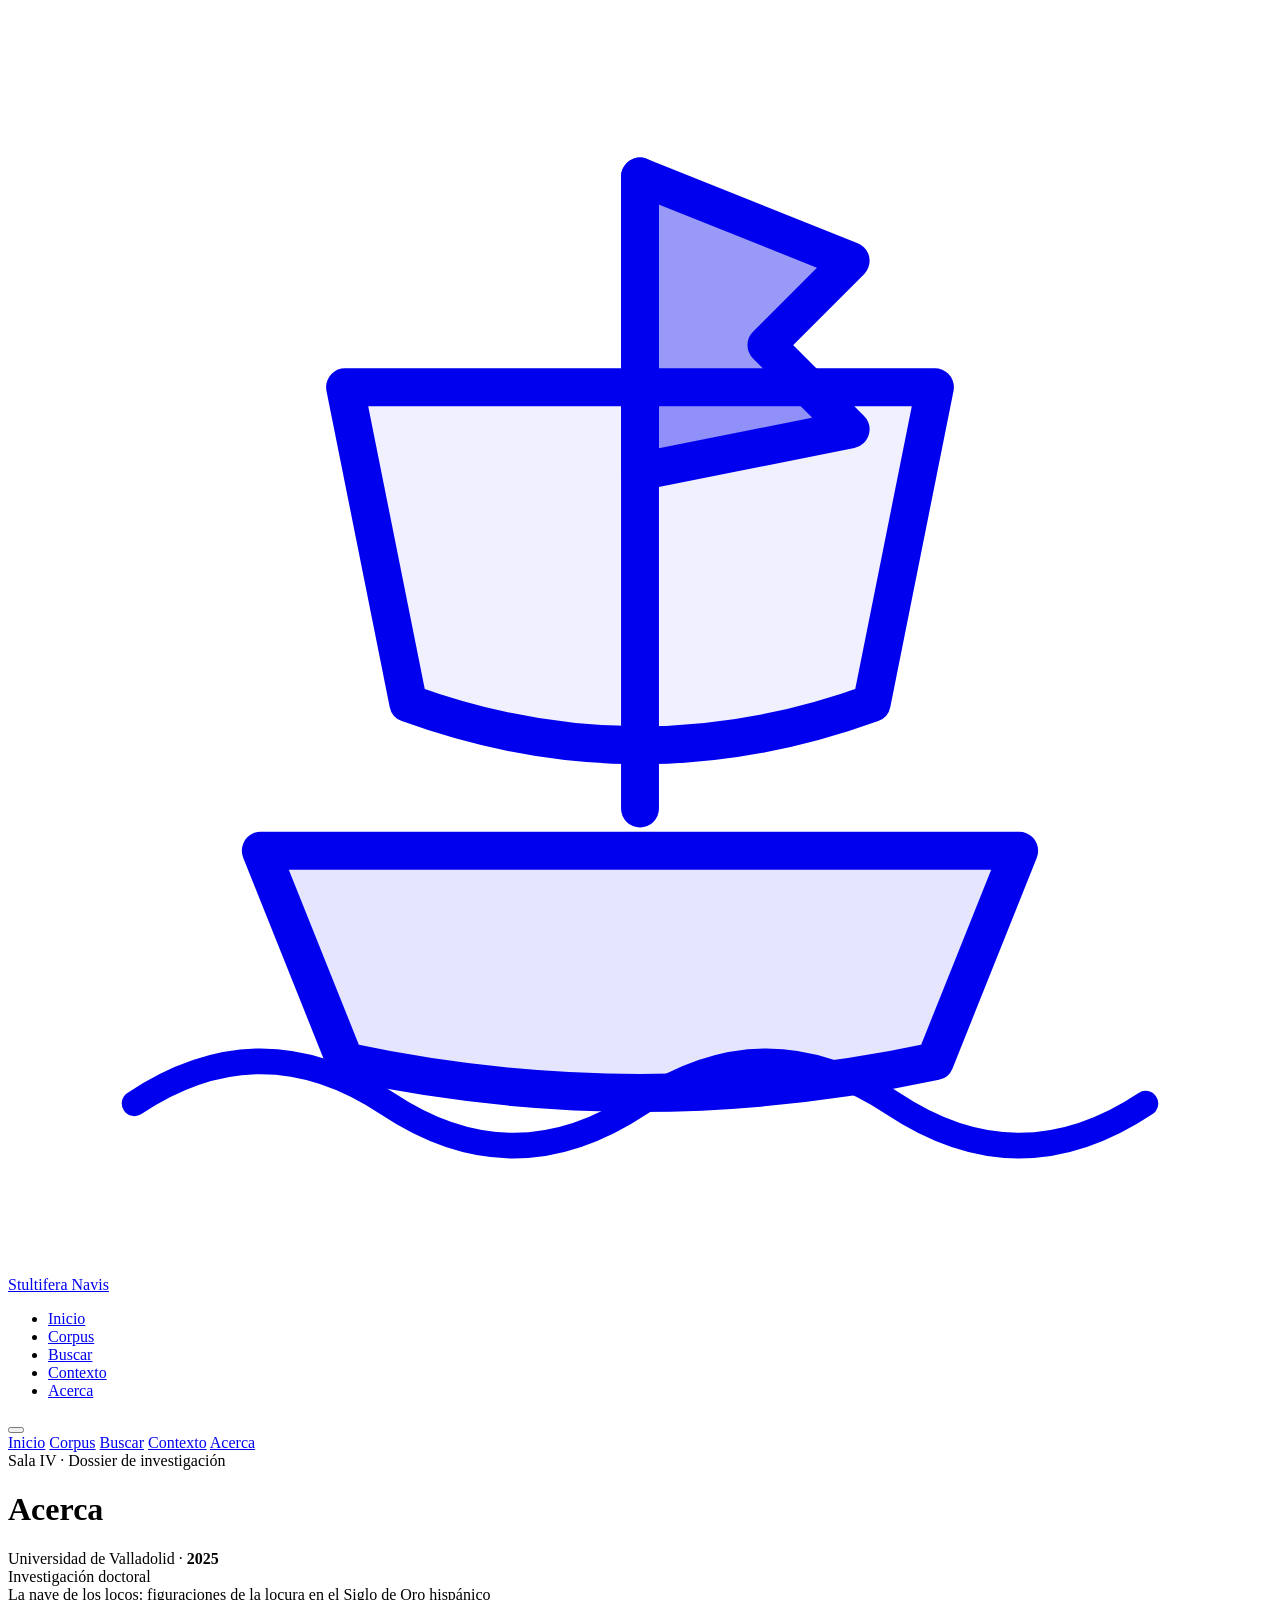
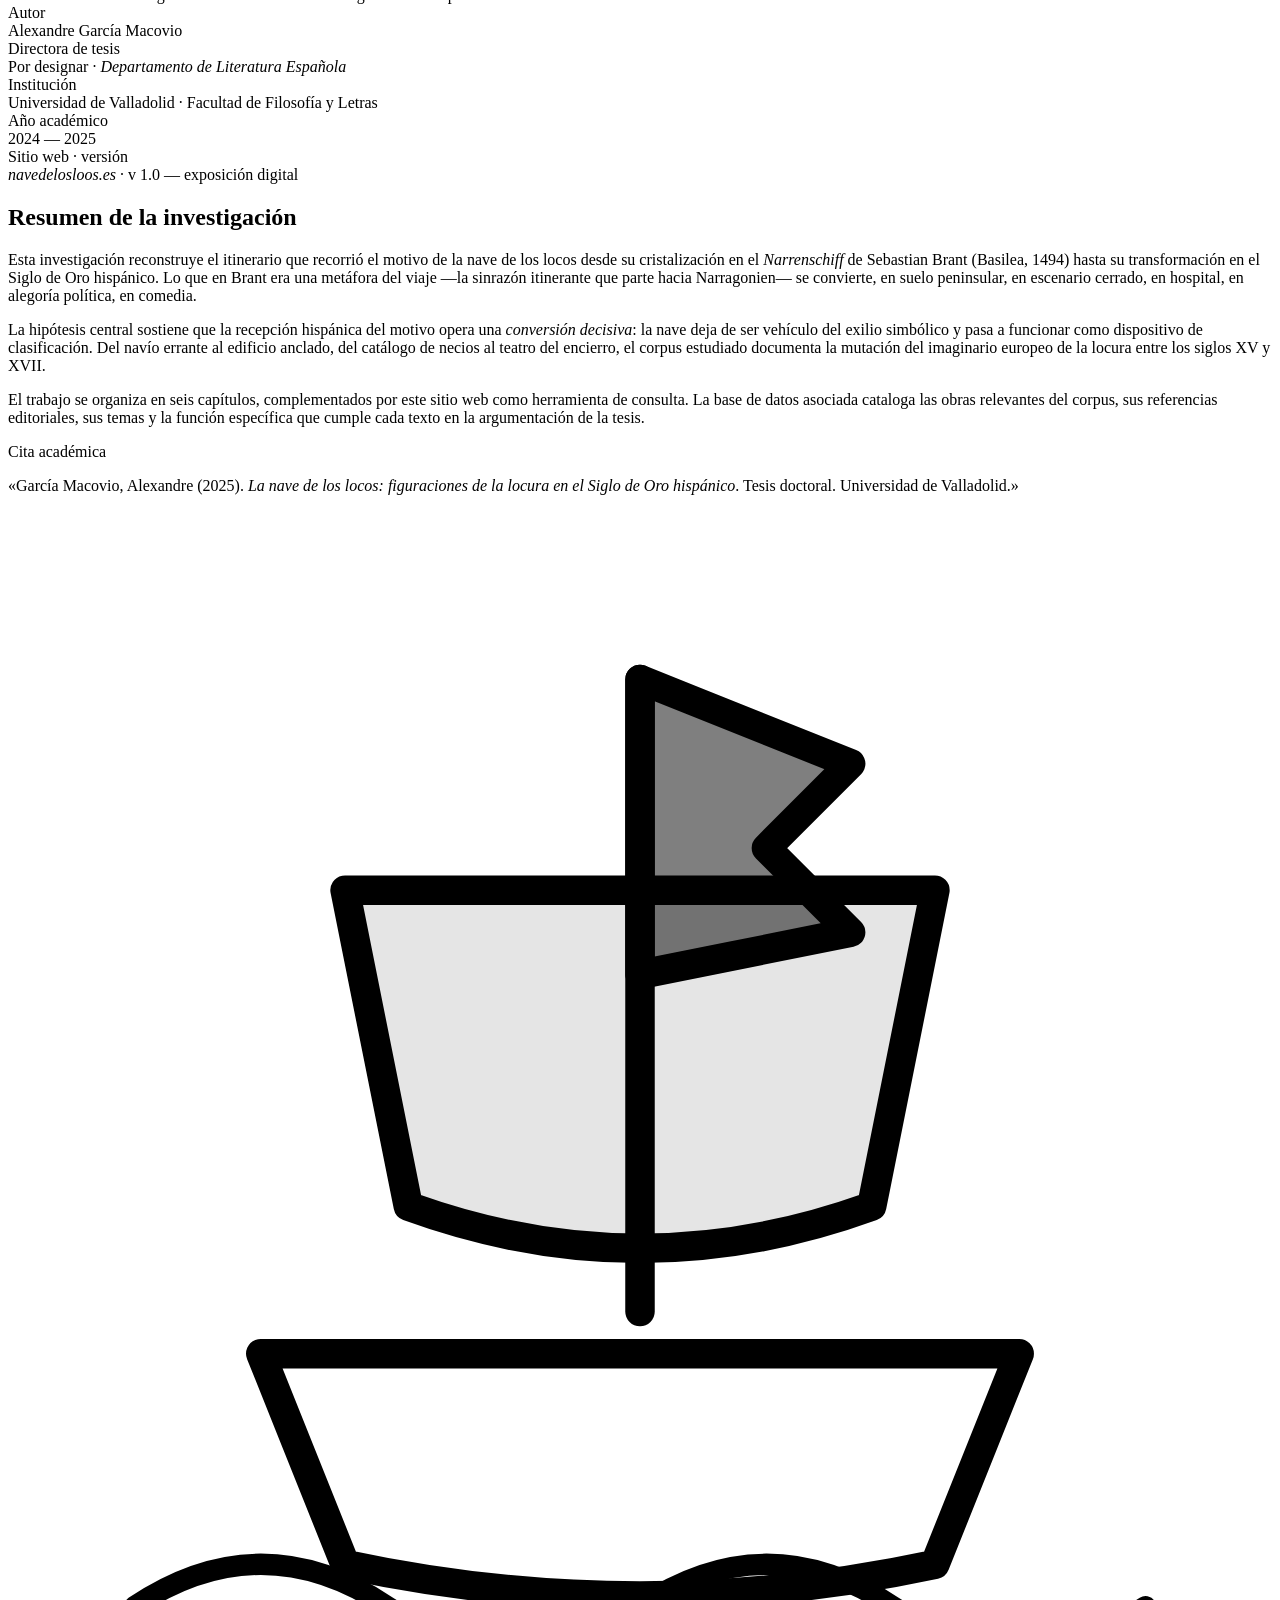
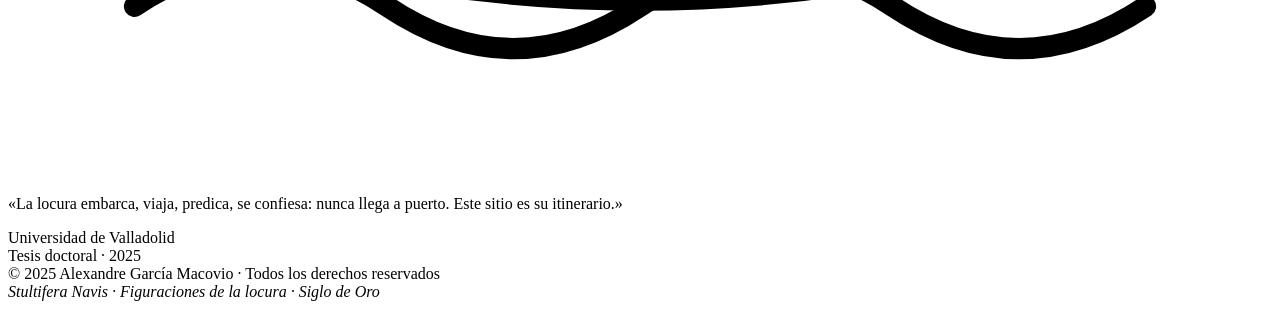
==== acerca.html @ c684e561 "Add files via upload" ====
<!DOCTYPE html>
<html lang="es">
<head>
  <meta charset="UTF-8">
  <meta name="viewport" content="width=device-width, initial-scale=1.0">
  <title>Acerca · La nave de los locos</title>
  <meta name="description" content="Información sobre la investigación: tesis doctoral de Alexandre García Macovio, Universidad de Valladolid, 2025.">

  <link rel="preconnect" href="https://fonts.googleapis.com">
  <link rel="preconnect" href="https://fonts.gstatic.com" crossorigin>
  <link href="https://fonts.googleapis.com/css2?family=Cormorant+Garamond:ital,wght@0,300;0,600;1,300;1,600&family=Libre+Baskerville:ital,wght@0,400;0,700;1,400&family=Inconsolata:wght@400;500&display=swap" rel="stylesheet">

  <link rel="stylesheet" href="css/estilos.css">
</head>
<body>

  <nav class="navbar" aria-label="Navegación principal">
    <div class="navbar__contenido">
      <a class="navbar__marca" href="index.html" data-nav="index.html" aria-label="Volver a la portada">
        <svg class="navbar__marca-svg" viewBox="0 0 60 60" fill="none" stroke="currentColor" stroke-width="1.8" stroke-linecap="round" stroke-linejoin="round" aria-hidden="true">
          <line x1="30" y1="8" x2="30" y2="38"/>
          <path d="M 16 18 L 44 18 L 41 33 Q 30 37 19 33 Z" fill="currentColor" fill-opacity="0.06"/>
          <path d="M 30 8 L 40 12 L 36 16 L 40 20 L 30 22 Z" fill="currentColor" fill-opacity="0.4"/>
          <path d="M 12 40 L 48 40 L 44 50 Q 30 53 16 50 Z" fill="currentColor" fill-opacity="0.1"/>
          <path d="M 6 52 Q 12 48 18 52 T 30 52 T 42 52 T 54 52" stroke-width="1.2"/>
        </svg>
        <span class="navbar__marca-texto">Stultifera Navis</span>
      </a>
      <ul class="navbar__links">
        <li><a class="navbar__link" href="index.html" data-nav="index.html">Inicio</a></li>
        <li><a class="navbar__link" href="corpus.html" data-nav="corpus.html">Corpus</a></li>
        <li><a class="navbar__link" href="buscar.html" data-nav="buscar.html">Buscar</a></li>
        <li><a class="navbar__link" href="contexto.html" data-nav="contexto.html">Contexto</a></li>
        <li><a class="navbar__link" href="acerca.html" data-nav="acerca.html">Acerca</a></li>
      </ul>
      <button class="navbar__hamburguesa" aria-label="Abrir menú">
        <span></span><span></span><span></span>
      </button>
    </div>
  </nav>

  <div class="menu-movil" aria-hidden="true">
    <a class="menu-movil__link" href="index.html" data-nav="index.html">Inicio</a>
    <a class="menu-movil__link" href="corpus.html" data-nav="corpus.html">Corpus</a>
    <a class="menu-movil__link" href="buscar.html" data-nav="buscar.html">Buscar</a>
    <a class="menu-movil__link" href="contexto.html" data-nav="contexto.html">Contexto</a>
    <a class="menu-movil__link" href="acerca.html" data-nav="acerca.html">Acerca</a>
  </div>

  <main>

    <header class="cabecera-pagina">
      <div class="cabecera-pagina__etiqueta">Sala IV · Dossier de investigación</div>
      <h1 class="cabecera-pagina__titulo cortina">Acerca</h1>
      <div class="cabecera-pagina__separador"></div>
      <div class="cabecera-pagina__meta">Universidad de Valladolid · <strong>2025</strong></div>
    </header>

    <section class="dossier">

      <!-- Fichas académicas -->
      <div class="fichas-academicas cortina-stagger">
        <div class="ficha-academica">
          <div class="ficha-academica__etiqueta">Investigación doctoral</div>
          <div class="ficha-academica__valor">La nave de los locos: figuraciones de la locura en el Siglo de Oro hispánico</div>
        </div>

        <div class="ficha-academica">
          <div class="ficha-academica__etiqueta">Autor</div>
          <div class="ficha-academica__valor">Alexandre García Macovio</div>
        </div>

        <div class="ficha-academica">
          <div class="ficha-academica__etiqueta">Directora de tesis</div>
          <div class="ficha-academica__valor">Por designar · <em>Departamento de Literatura Española</em></div>
        </div>

        <div class="ficha-academica">
          <div class="ficha-academica__etiqueta">Institución</div>
          <div class="ficha-academica__valor">Universidad de Valladolid · Facultad de Filosofía y Letras</div>
        </div>

        <div class="ficha-academica">
          <div class="ficha-academica__etiqueta">Año académico</div>
          <div class="ficha-academica__valor">2024 — 2025</div>
        </div>

        <div class="ficha-academica">
          <div class="ficha-academica__etiqueta">Sitio web · versión</div>
          <div class="ficha-academica__valor"><em>navedelosloos.es</em> · v 1.0 — exposición digital</div>
        </div>
      </div>

      <!-- Resumen -->
      <article class="resumen-tesis">
        <h2 class="resumen-tesis__titulo">Resumen de la investigación</h2>

        <div class="resumen-tesis__cuerpo">
          <p class="con-capital">
            Esta investigación reconstruye el itinerario que recorrió el motivo de la
            nave de los locos desde su cristalización en el <em>Narrenschiff</em> de
            Sebastian Brant (Basilea, 1494) hasta su transformación en el Siglo de Oro
            hispánico. Lo que en Brant era una metáfora del viaje —la sinrazón itinerante
            que parte hacia Narragonien— se convierte, en suelo peninsular, en escenario
            cerrado, en hospital, en alegoría política, en comedia.
          </p>

          <p>
            La hipótesis central sostiene que la recepción hispánica del motivo opera una
            <em>conversión decisiva</em>: la nave deja de ser vehículo del exilio simbólico
            y pasa a funcionar como dispositivo de clasificación. Del navío errante al
            edificio anclado, del catálogo de necios al teatro del encierro, el corpus
            estudiado documenta la mutación del imaginario europeo de la locura entre los
            siglos XV y XVII.
          </p>

          <p>
            El trabajo se organiza en seis capítulos, complementados por este sitio web
            como herramienta de consulta. La base de datos asociada cataloga las obras
            relevantes del corpus, sus referencias editoriales, sus temas y la función
            específica que cumple cada texto en la argumentación de la tesis.
          </p>
        </div>
      </article>

      <!-- Placa institucional -->
      <div class="placa-institucional cortina">
        <div class="placa-institucional__etiqueta">Cita académica</div>
        <p class="placa-institucional__cita">
          «García Macovio, Alexandre (2025). <em>La nave de los locos: figuraciones de la
          locura en el Siglo de Oro hispánico</em>. Tesis doctoral. Universidad de
          Valladolid.»
        </p>
      </div>

    </section>

  </main>

  <footer class="footer">
    <div class="footer__contenido">
      <svg class="footer__nave" viewBox="0 0 60 60" fill="none" stroke="currentColor" stroke-width="1.4" stroke-linecap="round" stroke-linejoin="round" aria-hidden="true">
        <line x1="30" y1="8" x2="30" y2="38"/>
        <path d="M 30 8 L 40 12 L 36 16 L 40 20 L 30 22 Z" fill="currentColor" fill-opacity="0.5"/>
        <path d="M 16 18 L 44 18 L 41 33 Q 30 37 19 33 Z" fill="currentColor" fill-opacity="0.1"/>
        <path d="M 12 40 L 48 40 L 44 50 Q 30 53 16 50 Z"/>
        <path d="M 6 52 Q 12 48 18 52 T 30 52 T 42 52 T 54 52" stroke-width="1"/>
      </svg>
      <p class="footer__cita">«La locura embarca, viaja, predica, se confiesa: nunca llega a puerto. Este sitio es su itinerario.»</p>
      <div class="footer__meta">
        <div>Universidad de Valladolid</div>
        <div>Tesis doctoral · 2025</div>
      </div>
    </div>
    <div class="footer__inferior">
      <div class="footer__copy">© <span data-anio>2025</span> Alexandre García Macovio · Todos los derechos reservados</div>
      <div class="footer__latin"><em>Stultifera Navis · Figuraciones de la locura · Siglo de Oro</em></div>
    </div>
  </footer>

  <script src="js/navegacion.js"></script>
</body>
</html>
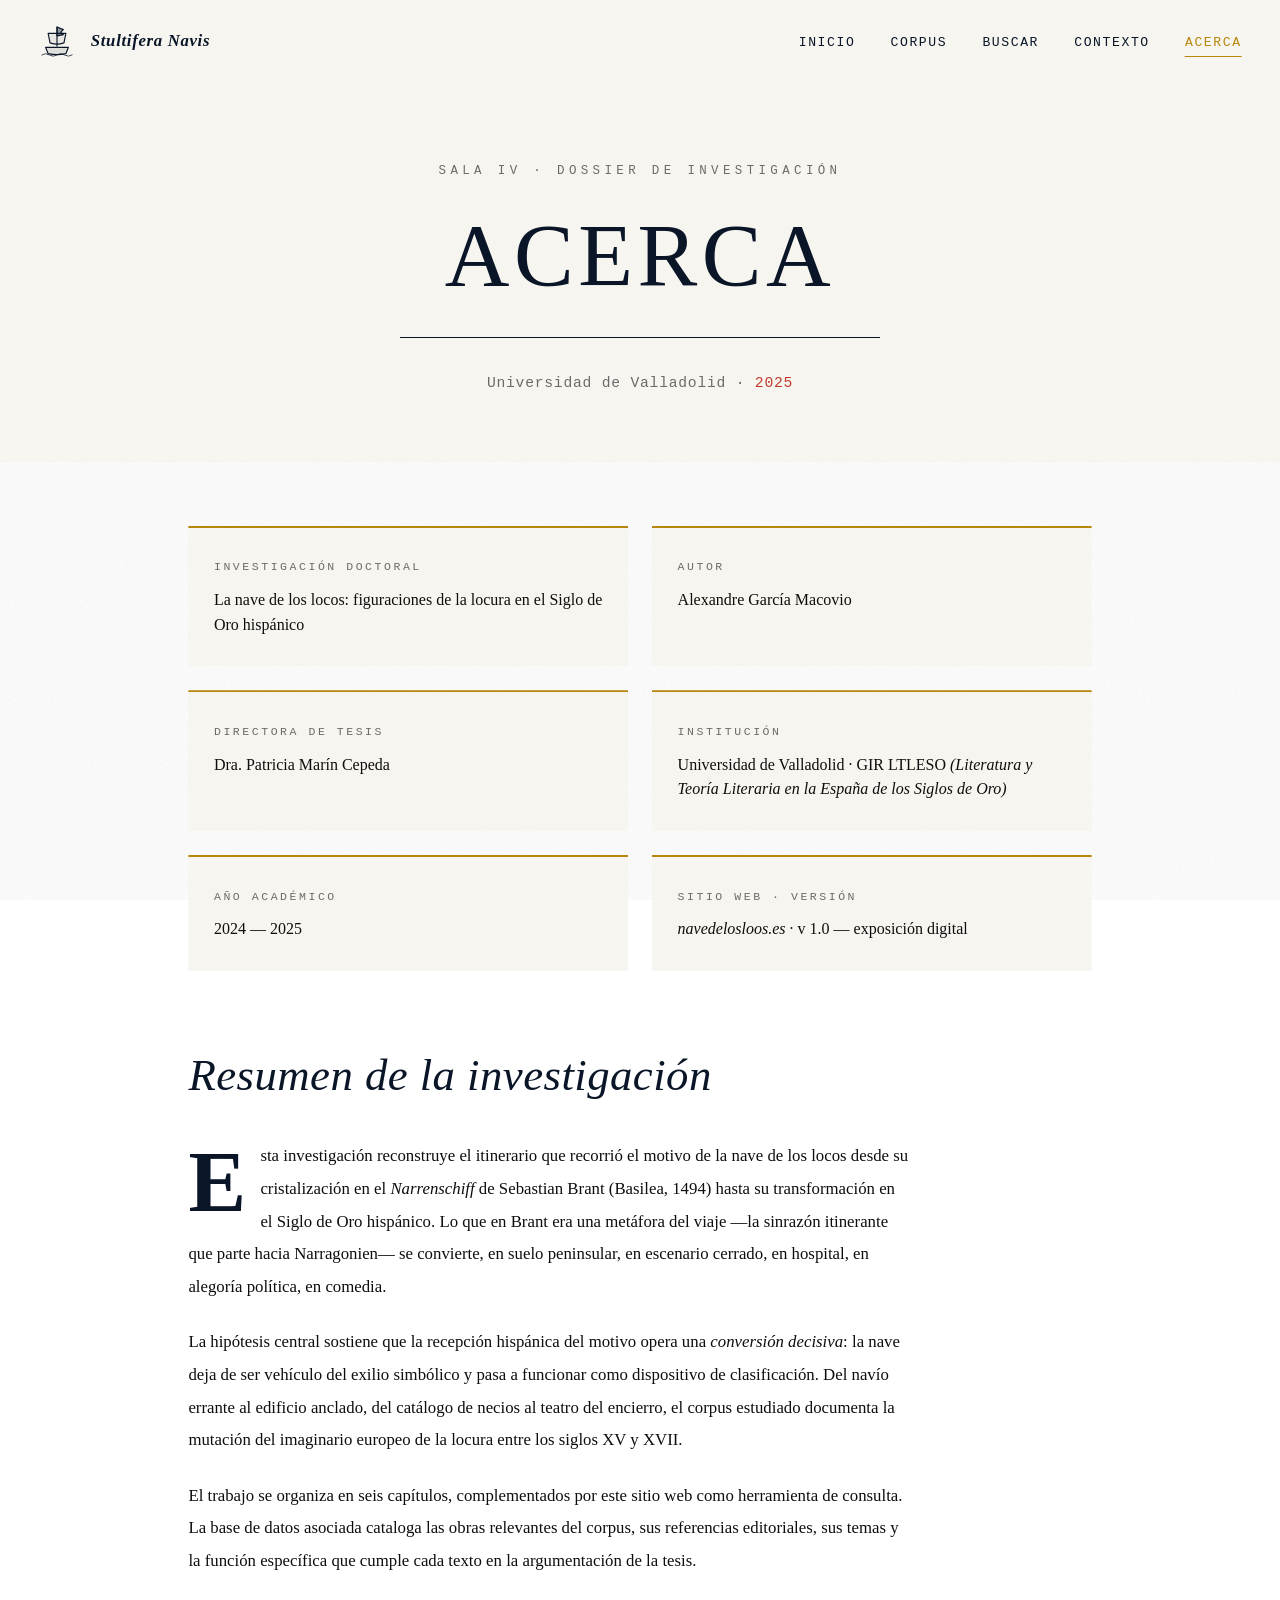
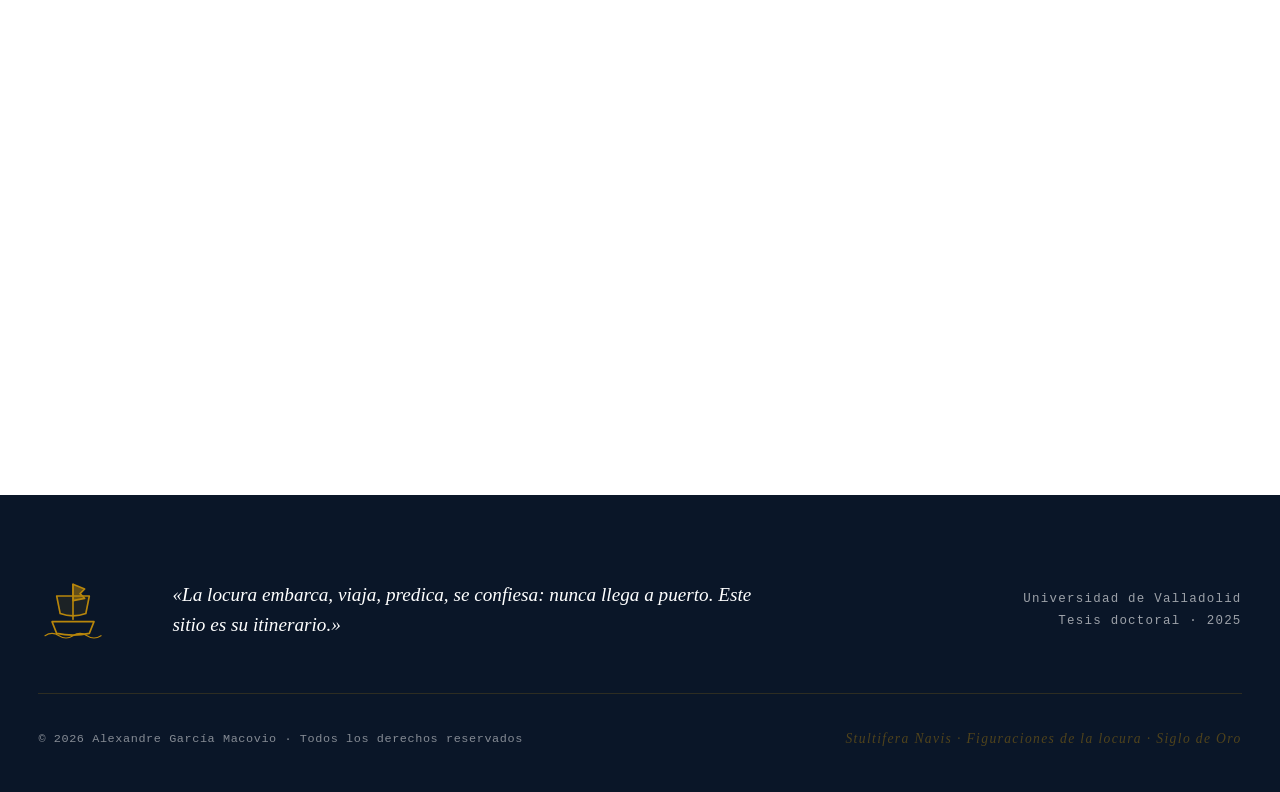
==== commit 6da801f5: "Update acerca.html" ====
--- a/acerca.html
+++ b/acerca.html
@@ -72,12 +72,12 @@
 
         <div class="ficha-academica">
           <div class="ficha-academica__etiqueta">Directora de tesis</div>
-          <div class="ficha-academica__valor">Por designar · <em>Departamento de Literatura Española</em></div>
+          <div class="ficha-academica__valor">Dra. Patricia Marín Cepeda</div>
         </div>
 
         <div class="ficha-academica">
           <div class="ficha-academica__etiqueta">Institución</div>
-          <div class="ficha-academica__valor">Universidad de Valladolid · Facultad de Filosofía y Letras</div>
+          <div class="ficha-academica__valor">Universidad de Valladolid · GIR LTLESO <em>(Literatura y Teoría Literaria en la España de los Siglos de Oro)</em></div>
         </div>
 
         <div class="ficha-academica">
--- a/css/estilos.css
+++ b/css/estilos.css
@@ -0,0 +1,1853 @@
+/* =====================================================================
+   LA NAVE DE LOS LOCOS · Hoja de estilo principal
+   Exposición digital sobre la locura en el Siglo de Oro
+   ===================================================================== */
+
+:root {
+  --blanco: #ffffff;
+  --marfil: #f7f5f0;
+  --tinta: #0e0e0e;
+  --abismo: #0a1628;
+  --oro: #b8860b;
+  --oro-claro: #d4a82e;
+  --gris-editorial: #6b6b6b;
+  --gris-borde: #e8e0d0;
+  --bermellon: #c0392b;
+
+  --serif-titular: "Cormorant Garamond", "Garamond", "Times New Roman", serif;
+  --serif-cuerpo: "Libre Baskerville", "Georgia", serif;
+  --mono: "Inconsolata", "Courier New", monospace;
+
+  --transicion-suave: 0.4s cubic-bezier(0.22, 1, 0.36, 1);
+  --transicion-rapida: 0.3s cubic-bezier(0.22, 1, 0.36, 1);
+  --max-ancho: 1280px;
+  --max-lectura: 720px;
+}
+
+/* ---------- Reset --------------------------------------------------- */
+*,
+*::before,
+*::after {
+  box-sizing: border-box;
+  margin: 0;
+  padding: 0;
+}
+
+html {
+  scroll-behavior: smooth;
+  -webkit-text-size-adjust: 100%;
+}
+
+body {
+  font-family: var(--serif-cuerpo);
+  font-size: 16px;
+  line-height: 1.9;
+  color: var(--tinta);
+  background-color: var(--blanco);
+  background-image: url("data:image/svg+xml;utf8,<svg xmlns='http://www.w3.org/2000/svg' width='220' height='220'><filter id='n'><feTurbulence type='fractalNoise' baseFrequency='0.85' numOctaves='2' stitchTiles='stitch'/><feColorMatrix values='0 0 0 0 0 0 0 0 0 0 0 0 0 0 0 0 0 0 0.045 0'/></filter><rect width='100%25' height='100%25' filter='url(%23n)'/></svg>");
+  background-attachment: fixed;
+  -webkit-font-smoothing: antialiased;
+  -moz-osx-font-smoothing: grayscale;
+  overflow-x: hidden;
+}
+
+img,
+svg {
+  display: block;
+  max-width: 100%;
+}
+
+a {
+  color: inherit;
+  text-decoration: none;
+}
+
+button {
+  font-family: inherit;
+  color: inherit;
+  background: none;
+  border: none;
+  cursor: pointer;
+}
+
+ul {
+  list-style: none;
+}
+
+::selection {
+  background: var(--abismo);
+  color: var(--oro-claro);
+}
+
+/* ---------- Tipografía base ---------------------------------------- */
+h1,
+h2,
+h3,
+h4 {
+  font-family: var(--serif-titular);
+  font-weight: 300;
+  letter-spacing: 0.01em;
+  line-height: 1.1;
+  color: var(--abismo);
+}
+
+h1 em,
+h2 em,
+h3 em {
+  font-style: italic;
+  font-weight: 300;
+}
+
+p {
+  max-width: var(--max-lectura);
+}
+
+/* Drop cap */
+.con-capital::first-letter {
+  font-family: var(--serif-titular);
+  font-weight: 600;
+  font-size: 5.4rem;
+  line-height: 0.85;
+  float: left;
+  padding: 0.4rem 0.9rem 0 0;
+  color: var(--abismo);
+}
+
+/* ---------- Animaciones reutilizables ------------------------------ */
+/* Cortina horizontal (clip-path) */
+.cortina {
+  clip-path: inset(0 100% 0 0);
+  opacity: 0;
+  transition: clip-path 0.8s ease-out, opacity 0.6s ease-out;
+}
+
+.cortina.visible {
+  clip-path: inset(0 0 0 0);
+  opacity: 1;
+}
+
+.cortina-stagger > * {
+  clip-path: inset(0 100% 0 0);
+  opacity: 0;
+  transition: clip-path 0.8s ease-out, opacity 0.6s ease-out;
+}
+
+.cortina-stagger.visible > * {
+  clip-path: inset(0 0 0 0);
+  opacity: 1;
+}
+
+.cortina-stagger.visible > *:nth-child(1) { transition-delay: 0s; }
+.cortina-stagger.visible > *:nth-child(2) { transition-delay: 0.15s; }
+.cortina-stagger.visible > *:nth-child(3) { transition-delay: 0.30s; }
+.cortina-stagger.visible > *:nth-child(4) { transition-delay: 0.45s; }
+.cortina-stagger.visible > *:nth-child(5) { transition-delay: 0.60s; }
+.cortina-stagger.visible > *:nth-child(6) { transition-delay: 0.75s; }
+
+/* Fade up para tarjetas */
+.fade-up {
+  opacity: 0;
+  transform: translateY(24px);
+  transition: opacity 0.7s ease-out, transform 0.7s ease-out;
+}
+
+.fade-up.visible {
+  opacity: 1;
+  transform: translateY(0);
+}
+
+/* ---------- Navbar -------------------------------------------------- */
+.navbar {
+  position: fixed;
+  top: 0;
+  left: 0;
+  right: 0;
+  z-index: 100;
+  padding: 1.4rem 2.4rem;
+  background: transparent;
+  transition: background var(--transicion-suave), padding var(--transicion-suave);
+}
+
+.navbar.solida {
+  background: var(--abismo);
+  padding: 0.9rem 2.4rem;
+  box-shadow: 0 4px 20px rgba(10, 22, 40, 0.12);
+}
+
+.navbar__contenido {
+  max-width: var(--max-ancho);
+  margin: 0 auto;
+  display: flex;
+  align-items: center;
+  justify-content: space-between;
+}
+
+.navbar__marca {
+  display: flex;
+  align-items: center;
+  gap: 0.9rem;
+  color: var(--abismo);
+  transition: color var(--transicion-suave);
+}
+
+.navbar.solida .navbar__marca {
+  color: var(--blanco);
+}
+
+.navbar__marca-svg {
+  width: 38px;
+  height: 38px;
+  flex-shrink: 0;
+}
+
+.navbar__marca-texto {
+  font-family: var(--serif-titular);
+  font-style: italic;
+  font-weight: 600;
+  font-size: 1.05rem;
+  letter-spacing: 0.04em;
+}
+
+.navbar__links {
+  display: flex;
+  gap: 2.2rem;
+  align-items: center;
+}
+
+.navbar__link {
+  font-family: var(--mono);
+  font-size: 0.82rem;
+  text-transform: uppercase;
+  letter-spacing: 0.12em;
+  color: var(--abismo);
+  position: relative;
+  padding: 0.4rem 0;
+  transition: color var(--transicion-suave);
+}
+
+.navbar.solida .navbar__link {
+  color: var(--blanco);
+}
+
+.navbar__link::after {
+  content: "";
+  position: absolute;
+  bottom: 0;
+  left: 50%;
+  transform: translateX(-50%);
+  width: 0;
+  height: 1px;
+  background: var(--oro);
+  transition: width var(--transicion-rapida);
+}
+
+.navbar__link:hover::after,
+.navbar__link.activo::after {
+  width: 100%;
+}
+
+.navbar__link.activo {
+  color: var(--oro);
+}
+
+.navbar.solida .navbar__link.activo {
+  color: var(--oro-claro);
+}
+
+/* Hamburguesa */
+.navbar__hamburguesa {
+  display: none;
+  width: 32px;
+  height: 22px;
+  position: relative;
+  z-index: 110;
+}
+
+.navbar__hamburguesa span {
+  display: block;
+  position: absolute;
+  left: 0;
+  width: 100%;
+  height: 1.5px;
+  background: var(--abismo);
+  transition: all var(--transicion-rapida);
+}
+
+.navbar.solida .navbar__hamburguesa span,
+.navbar.menu-abierto .navbar__hamburguesa span {
+  background: var(--blanco);
+}
+
+.navbar__hamburguesa span:nth-child(1) { top: 0; }
+.navbar__hamburguesa span:nth-child(2) { top: 50%; transform: translateY(-50%); }
+.navbar__hamburguesa span:nth-child(3) { bottom: 0; }
+
+.navbar.menu-abierto .navbar__hamburguesa span:nth-child(1) {
+  top: 50%;
+  transform: translateY(-50%) rotate(45deg);
+}
+
+.navbar.menu-abierto .navbar__hamburguesa span:nth-child(2) {
+  opacity: 0;
+}
+
+.navbar.menu-abierto .navbar__hamburguesa span:nth-child(3) {
+  bottom: 50%;
+  transform: translateY(50%) rotate(-45deg);
+}
+
+/* Menú móvil pantalla completa */
+.menu-movil {
+  position: fixed;
+  inset: 0;
+  background: var(--abismo);
+  z-index: 105;
+  display: flex;
+  align-items: center;
+  justify-content: center;
+  flex-direction: column;
+  gap: 1.5rem;
+  opacity: 0;
+  pointer-events: none;
+  transition: opacity var(--transicion-suave);
+}
+
+.menu-movil.abierto {
+  opacity: 1;
+  pointer-events: auto;
+}
+
+.menu-movil__link {
+  font-family: var(--serif-titular);
+  font-style: italic;
+  font-weight: 300;
+  font-size: 3rem;
+  color: var(--blanco);
+  transition: color var(--transicion-rapida);
+}
+
+.menu-movil__link:hover,
+.menu-movil__link.activo {
+  color: var(--oro-claro);
+}
+
+/* ---------- Layout general ----------------------------------------- */
+main {
+  min-height: 100vh;
+}
+
+.contenedor {
+  max-width: var(--max-ancho);
+  margin: 0 auto;
+  padding: 0 2.4rem;
+}
+
+.seccion {
+  padding: 6rem 0;
+}
+
+.seccion--marfil {
+  background: var(--marfil);
+}
+
+/* Título de sección con línea dorada */
+.titulo-seccion {
+  display: flex;
+  flex-direction: column;
+  align-items: center;
+  text-align: center;
+  margin-bottom: 4rem;
+}
+
+.titulo-seccion__etiqueta {
+  font-family: var(--mono);
+  font-size: 0.78rem;
+  text-transform: uppercase;
+  letter-spacing: 0.3em;
+  color: var(--gris-editorial);
+  margin-bottom: 1rem;
+}
+
+.titulo-seccion__texto {
+  font-family: var(--serif-titular);
+  font-weight: 300;
+  font-size: clamp(2.4rem, 5vw, 3.6rem);
+  font-style: italic;
+  margin-bottom: 1.5rem;
+}
+
+.titulo-seccion__linea {
+  width: 0;
+  height: 1.5px;
+  background: var(--oro);
+  transition: width 1.2s cubic-bezier(0.22, 1, 0.36, 1);
+  max-width: 220px;
+}
+
+.titulo-seccion.visible .titulo-seccion__linea {
+  width: 100%;
+}
+
+/* ---------- Hero (portada) ----------------------------------------- */
+.hero {
+  position: relative;
+  min-height: 100vh;
+  display: flex;
+  align-items: center;
+  padding: 8rem 2.4rem 4rem;
+  overflow: hidden;
+}
+
+.hero__grid {
+  max-width: var(--max-ancho);
+  margin: 0 auto;
+  width: 100%;
+  display: grid;
+  grid-template-columns: 1.1fr 0.9fr;
+  gap: 4rem;
+  align-items: center;
+}
+
+.hero__texto {
+  position: relative;
+  z-index: 2;
+}
+
+.hero__etiqueta {
+  font-family: var(--mono);
+  font-size: 0.75rem;
+  text-transform: uppercase;
+  letter-spacing: 0.35em;
+  color: var(--gris-editorial);
+  margin-bottom: 1.8rem;
+  display: flex;
+  align-items: center;
+  gap: 0.8rem;
+}
+
+.hero__etiqueta::before {
+  content: "";
+  width: 32px;
+  height: 1px;
+  background: var(--oro);
+}
+
+.hero__titulo {
+  font-family: var(--serif-titular);
+  font-weight: 300;
+  font-size: clamp(3rem, 8vw, 7.6rem);
+  line-height: 0.95;
+  letter-spacing: 0.02em;
+  text-transform: uppercase;
+  color: var(--abismo);
+  margin-bottom: 2.2rem;
+}
+
+.hero__titulo-linea {
+  display: block;
+}
+
+.hero__titulo-linea--italica {
+  font-style: italic;
+  font-weight: 300;
+  color: var(--tinta);
+  padding-left: 0.6em;
+}
+
+.hero__metadatos {
+  font-family: var(--mono);
+  font-size: 0.85rem;
+  color: var(--gris-editorial);
+  line-height: 1.8;
+  margin-bottom: 3rem;
+  letter-spacing: 0.03em;
+}
+
+.hero__metadatos span {
+  display: block;
+}
+
+.hero__metadatos .punto {
+  color: var(--oro);
+  margin: 0 0.4em;
+}
+
+/* Botón editorial */
+.boton-editorial {
+  display: inline-flex;
+  align-items: center;
+  gap: 0.7rem;
+  font-family: var(--serif-titular);
+  font-style: italic;
+  font-weight: 400;
+  font-size: 1.15rem;
+  color: var(--abismo);
+  padding: 0.5rem 0;
+  border-bottom: 1px solid var(--oro);
+  position: relative;
+  transition: color var(--transicion-rapida);
+}
+
+.boton-editorial::after {
+  content: "";
+  position: absolute;
+  bottom: -1px;
+  left: 0;
+  width: 100%;
+  height: 1px;
+  background: var(--abismo);
+  transform: scaleX(0);
+  transform-origin: left;
+  transition: transform var(--transicion-suave);
+}
+
+.boton-editorial:hover::after {
+  transform: scaleX(1);
+}
+
+.boton-editorial .flecha {
+  transition: transform var(--transicion-rapida);
+}
+
+.boton-editorial:hover .flecha {
+  transform: translateX(6px);
+}
+
+/* SVG de la nave */
+.hero__nave {
+  position: relative;
+  width: 100%;
+  display: flex;
+  justify-content: center;
+  align-items: center;
+}
+
+.nave-svg {
+  width: 100%;
+  max-width: 520px;
+  height: auto;
+  filter: drop-shadow(0 12px 30px rgba(10, 22, 40, 0.08));
+}
+
+.nave-svg .nave-cuerpo {
+  transform-origin: 50% 70%;
+  animation: balanceo 4s ease-in-out infinite;
+}
+
+@keyframes balanceo {
+  0%, 100% { transform: translateY(0) rotate(0deg); }
+  25% { transform: translateY(-6px) rotate(-2.2deg); }
+  75% { transform: translateY(-2px) rotate(2.2deg); }
+}
+
+.nave-svg .ola {
+  animation: ola-fluye 6s linear infinite;
+}
+
+.nave-svg .ola-2 { animation-duration: 8s; animation-direction: reverse; }
+.nave-svg .ola-3 { animation-duration: 10s; }
+
+@keyframes ola-fluye {
+  0% { transform: translateX(-20px); }
+  100% { transform: translateX(20px); }
+}
+
+.nave-svg .bandera {
+  transform-origin: 0 0;
+  animation: bandera-ondea 2.4s ease-in-out infinite;
+}
+
+@keyframes bandera-ondea {
+  0%, 100% { transform: skewX(0deg); }
+  50% { transform: skewX(-8deg); }
+}
+
+/* Indicador de scroll */
+.scroll-indicador {
+  position: absolute;
+  bottom: 2.4rem;
+  left: 50%;
+  transform: translateX(-50%);
+  font-family: var(--mono);
+  font-size: 0.7rem;
+  letter-spacing: 0.3em;
+  text-transform: uppercase;
+  color: var(--gris-editorial);
+  display: flex;
+  flex-direction: column;
+  align-items: center;
+  gap: 0.8rem;
+  animation: scroll-pulso 2.4s ease-in-out infinite;
+}
+
+.scroll-indicador::after {
+  content: "";
+  width: 1px;
+  height: 40px;
+  background: linear-gradient(to bottom, var(--oro), transparent);
+}
+
+@keyframes scroll-pulso {
+  0%, 100% { opacity: 0.5; transform: translate(-50%, 0); }
+  50% { opacity: 1; transform: translate(-50%, 6px); }
+}
+
+/* ---------- Sección "Tres ideas" ----------------------------------- */
+.tres-ideas {
+  display: grid;
+  grid-template-columns: repeat(3, 1fr);
+  gap: 3rem;
+}
+
+.idea {
+  position: relative;
+  padding: 3rem 1.5rem 2rem;
+  text-align: left;
+  overflow: hidden;
+}
+
+.idea__numero {
+  position: absolute;
+  top: -1rem;
+  left: -0.5rem;
+  font-family: var(--serif-titular);
+  font-weight: 300;
+  font-style: italic;
+  font-size: 9rem;
+  color: var(--abismo);
+  opacity: 0.08;
+  line-height: 1;
+  user-select: none;
+  pointer-events: none;
+}
+
+.idea__etiqueta {
+  font-family: var(--mono);
+  font-size: 0.72rem;
+  text-transform: uppercase;
+  letter-spacing: 0.25em;
+  color: var(--oro);
+  margin-bottom: 1.2rem;
+  position: relative;
+  z-index: 2;
+}
+
+.idea__titulo {
+  font-family: var(--serif-titular);
+  font-style: italic;
+  font-weight: 600;
+  font-size: 1.9rem;
+  color: var(--abismo);
+  margin-bottom: 1rem;
+  position: relative;
+  z-index: 2;
+}
+
+.idea__cuerpo {
+  font-family: var(--serif-cuerpo);
+  font-size: 0.96rem;
+  line-height: 1.85;
+  color: var(--tinta);
+  position: relative;
+  z-index: 2;
+}
+
+/* ---------- Tarjetas de acceso ------------------------------------- */
+.acceso {
+  display: grid;
+  grid-template-columns: repeat(3, 1fr);
+  gap: 2rem;
+}
+
+.acceso__tarjeta {
+  position: relative;
+  padding: 3rem 2.2rem;
+  background: var(--blanco);
+  border: 1px solid var(--gris-borde);
+  text-align: left;
+  transition: transform var(--transicion-rapida), box-shadow var(--transicion-rapida), border-color var(--transicion-rapida);
+  display: flex;
+  flex-direction: column;
+  min-height: 320px;
+  overflow: hidden;
+}
+
+.acceso__tarjeta::before {
+  content: "";
+  position: absolute;
+  top: 0;
+  left: 0;
+  bottom: 0;
+  width: 3px;
+  background: var(--oro);
+  transform: scaleY(0);
+  transform-origin: top;
+  transition: transform var(--transicion-suave);
+}
+
+.acceso__tarjeta:hover {
+  transform: translateY(-6px);
+  box-shadow: 0 20px 60px rgba(10, 22, 40, 0.18);
+  border-color: var(--blanco);
+}
+
+.acceso__tarjeta:hover::before {
+  transform: scaleY(1);
+}
+
+.acceso__numero {
+  font-family: var(--mono);
+  font-size: 0.72rem;
+  letter-spacing: 0.3em;
+  color: var(--gris-editorial);
+  margin-bottom: 1.5rem;
+}
+
+.acceso__titulo {
+  font-family: var(--serif-titular);
+  font-style: italic;
+  font-weight: 600;
+  font-size: 2.4rem;
+  color: var(--abismo);
+  line-height: 1;
+  margin-bottom: 1.2rem;
+}
+
+.acceso__cuerpo {
+  font-family: var(--serif-cuerpo);
+  font-size: 0.92rem;
+  line-height: 1.8;
+  color: var(--gris-editorial);
+  flex-grow: 1;
+  margin-bottom: 2rem;
+}
+
+.acceso__flecha {
+  font-family: var(--mono);
+  font-size: 0.78rem;
+  letter-spacing: 0.2em;
+  text-transform: uppercase;
+  color: var(--abismo);
+  display: flex;
+  align-items: center;
+  gap: 0.6rem;
+  transition: color var(--transicion-rapida);
+}
+
+.acceso__tarjeta:hover .acceso__flecha {
+  color: var(--oro);
+}
+
+.acceso__flecha span {
+  transition: transform var(--transicion-rapida);
+}
+
+.acceso__tarjeta:hover .acceso__flecha span {
+  transform: translateX(6px);
+}
+
+/* ---------- Cabecera de página interna ----------------------------- */
+.cabecera-pagina {
+  padding: 10rem 2.4rem 4rem;
+  text-align: center;
+  background: var(--marfil);
+  position: relative;
+}
+
+.cabecera-pagina__etiqueta {
+  font-family: var(--mono);
+  font-size: 0.78rem;
+  letter-spacing: 0.35em;
+  text-transform: uppercase;
+  color: var(--gris-editorial);
+  margin-bottom: 1.4rem;
+}
+
+.cabecera-pagina__titulo {
+  font-family: var(--serif-titular);
+  font-weight: 300;
+  font-size: clamp(3.4rem, 7vw, 6rem);
+  letter-spacing: 0.05em;
+  color: var(--abismo);
+  text-transform: uppercase;
+  margin-bottom: 2rem;
+}
+
+.cabecera-pagina__separador {
+  width: 60%;
+  max-width: 480px;
+  height: 1px;
+  background: var(--abismo);
+  margin: 0 auto 2rem;
+}
+
+.cabecera-pagina__meta {
+  font-family: var(--mono);
+  font-size: 0.92rem;
+  color: var(--gris-editorial);
+  letter-spacing: 0.05em;
+}
+
+.cabecera-pagina__meta strong {
+  color: var(--bermellon);
+  font-weight: 400;
+}
+
+/* ---------- Barra de filtros sticky -------------------------------- */
+.barra-filtros {
+  position: sticky;
+  top: 70px;
+  z-index: 50;
+  background: var(--blanco);
+  border-bottom: 1px solid var(--gris-borde);
+  padding: 1.2rem 2.4rem;
+  backdrop-filter: blur(8px);
+}
+
+.barra-filtros__contenido {
+  max-width: var(--max-ancho);
+  margin: 0 auto;
+  display: flex;
+  flex-wrap: wrap;
+  gap: 0.6rem;
+  align-items: center;
+}
+
+.barra-filtros__etiqueta {
+  font-family: var(--mono);
+  font-size: 0.7rem;
+  letter-spacing: 0.3em;
+  text-transform: uppercase;
+  color: var(--gris-editorial);
+  margin-right: 0.8rem;
+}
+
+.pildora {
+  font-family: var(--mono);
+  font-size: 0.78rem;
+  letter-spacing: 0.04em;
+  padding: 0.45rem 0.95rem;
+  border: 1px solid var(--gris-borde);
+  background: var(--blanco);
+  color: var(--tinta);
+  border-radius: 2px;
+  cursor: pointer;
+  transition: all var(--transicion-rapida);
+  text-transform: uppercase;
+}
+
+.pildora:hover {
+  border-color: var(--abismo);
+}
+
+.pildora.activa {
+  background: var(--abismo);
+  color: var(--blanco);
+  border-color: var(--abismo);
+}
+
+/* ---------- Grid del corpus ---------------------------------------- */
+.corpus-seccion {
+  padding: 4rem 2.4rem 8rem;
+}
+
+.corpus-grid {
+  max-width: var(--max-ancho);
+  margin: 0 auto;
+  display: grid;
+  grid-template-columns: repeat(3, 1fr);
+  gap: 2rem;
+}
+
+/* Tarjeta de obra */
+.obra {
+  background: var(--blanco);
+  border: 1px solid var(--gris-borde);
+  padding: 2rem 1.8rem 1.8rem;
+  cursor: pointer;
+  transition: transform var(--transicion-rapida), box-shadow var(--transicion-rapida), border-color var(--transicion-rapida);
+  position: relative;
+  display: flex;
+  flex-direction: column;
+}
+
+.obra:hover {
+  transform: translateY(-6px);
+  box-shadow: 0 20px 60px rgba(10, 22, 40, 0.18);
+  border-color: var(--blanco);
+}
+
+.obra.expandida {
+  grid-column: 1 / -1;
+  cursor: default;
+}
+
+.obra.expandida:hover {
+  transform: none;
+}
+
+.obra__cabecera {
+  display: flex;
+  justify-content: space-between;
+  align-items: flex-start;
+  margin-bottom: 1rem;
+  gap: 1rem;
+}
+
+.obra__autor {
+  font-family: var(--mono);
+  font-size: 0.78rem;
+  text-transform: uppercase;
+  letter-spacing: 0.12em;
+  color: var(--gris-editorial);
+}
+
+.obra__fecha {
+  font-family: var(--mono);
+  font-size: 0.85rem;
+  color: var(--oro);
+  letter-spacing: 0.06em;
+  flex-shrink: 0;
+}
+
+.obra__titulo {
+  font-family: var(--serif-titular);
+  font-style: italic;
+  font-weight: 600;
+  font-size: 1.45rem;
+  line-height: 1.2;
+  color: var(--abismo);
+  margin-bottom: 1.2rem;
+}
+
+.obra__linea {
+  width: 36px;
+  height: 1px;
+  background: var(--oro);
+  margin-bottom: 1.2rem;
+}
+
+.obra__genero {
+  align-self: flex-start;
+  font-family: var(--mono);
+  font-size: 0.7rem;
+  letter-spacing: 0.12em;
+  text-transform: uppercase;
+  padding: 0.3rem 0.7rem;
+  border: 1px solid var(--gris-borde);
+  border-radius: 2px;
+  color: var(--gris-editorial);
+  margin-bottom: 1.2rem;
+}
+
+.obra__resumen {
+  font-family: var(--serif-cuerpo);
+  font-size: 0.88rem;
+  line-height: 1.75;
+  color: var(--gris-editorial);
+  display: -webkit-box;
+  -webkit-line-clamp: 2;
+  line-clamp: 2;
+  -webkit-box-orient: vertical;
+  overflow: hidden;
+  flex-grow: 1;
+}
+
+.obra.expandida .obra__resumen {
+  display: block;
+  -webkit-line-clamp: unset;
+  color: var(--tinta);
+  font-size: 1rem;
+  margin-bottom: 2rem;
+}
+
+/* Ficha expandida */
+.obra__expansion {
+  max-height: 0;
+  overflow: hidden;
+  transition: max-height 0.6s cubic-bezier(0.22, 1, 0.36, 1);
+}
+
+.obra.expandida .obra__expansion {
+  max-height: 2000px;
+}
+
+.obra__expansion-contenido {
+  opacity: 0;
+  transition: opacity 0.5s ease-out 0.2s;
+  padding-top: 2rem;
+  border-top: 1px solid var(--gris-borde);
+  margin-top: 1.5rem;
+}
+
+.obra.expandida .obra__expansion-contenido {
+  opacity: 1;
+}
+
+.ficha-datos {
+  display: grid;
+  grid-template-columns: repeat(auto-fit, minmax(240px, 1fr));
+  gap: 1.5rem 2.5rem;
+  margin-bottom: 2.5rem;
+}
+
+.ficha-dato {
+  border-top: 1px solid var(--gris-borde);
+  padding-top: 0.8rem;
+}
+
+.ficha-dato__etiqueta {
+  font-family: var(--mono);
+  font-size: 0.68rem;
+  text-transform: uppercase;
+  letter-spacing: 0.2em;
+  color: var(--oro);
+  margin-bottom: 0.4rem;
+}
+
+.ficha-dato__valor {
+  font-family: var(--serif-cuerpo);
+  font-size: 0.95rem;
+  color: var(--tinta);
+  line-height: 1.6;
+}
+
+.ficha-temas {
+  display: flex;
+  flex-wrap: wrap;
+  gap: 0.4rem;
+}
+
+.ficha-tema {
+  font-family: var(--mono);
+  font-size: 0.72rem;
+  padding: 0.25rem 0.6rem;
+  background: var(--marfil);
+  color: var(--gris-editorial);
+  border-radius: 2px;
+  letter-spacing: 0.04em;
+}
+
+.ficha-relevancia {
+  background: var(--marfil);
+  padding: 2rem 2.2rem;
+  border-left: 3px solid var(--oro);
+  margin-bottom: 2rem;
+}
+
+.ficha-relevancia__etiqueta {
+  font-family: var(--mono);
+  font-size: 0.7rem;
+  letter-spacing: 0.25em;
+  text-transform: uppercase;
+  color: var(--abismo);
+  margin-bottom: 0.8rem;
+}
+
+.ficha-relevancia__cuerpo {
+  font-family: var(--serif-titular);
+  font-style: italic;
+  font-weight: 400;
+  font-size: 1.2rem;
+  line-height: 1.6;
+  color: var(--tinta);
+}
+
+.ficha-cierre {
+  display: flex;
+  align-items: center;
+  justify-content: center;
+  gap: 1.2rem;
+  margin-top: 2.5rem;
+  color: var(--oro);
+}
+
+.ficha-cierre::before,
+.ficha-cierre::after {
+  content: "";
+  flex: 1;
+  max-width: 180px;
+  height: 1px;
+  background: var(--gris-borde);
+}
+
+.ficha-cierre__diamante {
+  font-size: 0.9rem;
+  color: var(--oro);
+}
+
+.ficha-cerrar {
+  position: absolute;
+  top: 1.2rem;
+  right: 1.4rem;
+  font-family: var(--mono);
+  font-size: 0.7rem;
+  letter-spacing: 0.2em;
+  text-transform: uppercase;
+  color: var(--gris-editorial);
+  padding: 0.4rem 0.8rem;
+  border: 1px solid var(--gris-borde);
+  transition: all var(--transicion-rapida);
+}
+
+.ficha-cerrar:hover {
+  background: var(--abismo);
+  color: var(--blanco);
+  border-color: var(--abismo);
+}
+
+.obra:not(.expandida) .ficha-cerrar {
+  display: none;
+}
+
+/* ---------- Buscador ----------------------------------------------- */
+.buscador {
+  max-width: var(--max-ancho);
+  margin: 0 auto;
+  padding: 4rem 2.4rem 8rem;
+  display: grid;
+  grid-template-columns: 280px 1fr;
+  gap: 4rem;
+}
+
+.buscador__panel {
+  position: sticky;
+  top: 100px;
+  align-self: start;
+  max-height: calc(100vh - 120px);
+  overflow-y: auto;
+  padding-right: 1rem;
+}
+
+.buscador__panel::-webkit-scrollbar {
+  width: 4px;
+}
+
+.buscador__panel::-webkit-scrollbar-thumb {
+  background: var(--oro);
+}
+
+.buscador__seccion {
+  border-bottom: 1px solid var(--gris-borde);
+  padding: 1.2rem 0;
+}
+
+.buscador__seccion-toggle {
+  width: 100%;
+  display: flex;
+  justify-content: space-between;
+  align-items: center;
+  font-family: var(--mono);
+  font-size: 0.78rem;
+  letter-spacing: 0.2em;
+  text-transform: uppercase;
+  color: var(--abismo);
+  padding: 0.3rem 0;
+}
+
+.buscador__seccion-toggle::after {
+  content: "+";
+  font-size: 1.2rem;
+  color: var(--oro);
+  transition: transform var(--transicion-rapida);
+}
+
+.buscador__seccion.abierto .buscador__seccion-toggle::after {
+  transform: rotate(45deg);
+}
+
+.buscador__seccion-cuerpo {
+  max-height: 0;
+  overflow: hidden;
+  transition: max-height 0.4s ease-out;
+}
+
+.buscador__seccion.abierto .buscador__seccion-cuerpo {
+  max-height: 600px;
+  padding-top: 1rem;
+}
+
+/* Checkbox custom */
+.check {
+  display: flex;
+  align-items: center;
+  gap: 0.7rem;
+  padding: 0.4rem 0;
+  font-family: var(--serif-cuerpo);
+  font-size: 0.88rem;
+  color: var(--tinta);
+  cursor: pointer;
+  transition: color var(--transicion-rapida);
+}
+
+.check:hover {
+  color: var(--oro);
+}
+
+.check input {
+  position: absolute;
+  opacity: 0;
+  pointer-events: none;
+}
+
+.check__caja {
+  width: 14px;
+  height: 14px;
+  border: 1px solid var(--abismo);
+  display: flex;
+  align-items: center;
+  justify-content: center;
+  flex-shrink: 0;
+  position: relative;
+  transition: all var(--transicion-rapida);
+}
+
+.check__caja::after {
+  content: "\00d7";
+  position: absolute;
+  font-family: var(--mono);
+  font-size: 14px;
+  line-height: 1;
+  color: var(--oro);
+  transform: scale(0);
+  transition: transform var(--transicion-rapida);
+}
+
+.check input:checked ~ .check__caja::after {
+  transform: scale(1);
+}
+
+.check input:checked ~ .check__caja {
+  border-color: var(--oro);
+}
+
+/* Búsqueda libre */
+.buscador__busqueda {
+  margin-bottom: 3rem;
+  padding-bottom: 2rem;
+  border-bottom: 1px solid var(--gris-borde);
+}
+
+.buscador__input {
+  width: 100%;
+  padding: 0.8rem 0;
+  background: transparent;
+  border: none;
+  border-bottom: 1px solid var(--abismo);
+  font-family: var(--serif-titular);
+  font-style: italic;
+  font-weight: 400;
+  font-size: 1.4rem;
+  color: var(--abismo);
+  outline: none;
+  transition: border-color var(--transicion-rapida);
+}
+
+.buscador__input:focus {
+  border-color: var(--oro);
+}
+
+.buscador__input::placeholder {
+  color: var(--gris-editorial);
+  font-style: italic;
+}
+
+.buscador__contador {
+  font-family: var(--mono);
+  font-size: 0.8rem;
+  color: var(--gris-editorial);
+  letter-spacing: 0.1em;
+  margin-top: 0.8rem;
+}
+
+.buscador__contador strong {
+  color: var(--oro);
+  font-weight: 400;
+}
+
+.buscador__resultados {
+  display: grid;
+  grid-template-columns: 1fr;
+  gap: 0;
+}
+
+.buscador__vacio {
+  text-align: center;
+  padding: 4rem 0;
+  font-family: var(--serif-titular);
+  font-style: italic;
+  font-size: 1.3rem;
+  color: var(--gris-editorial);
+}
+
+/* Resultado del buscador */
+.resultado {
+  display: grid;
+  grid-template-columns: 80px 1fr auto;
+  gap: 2rem;
+  padding: 1.6rem 0;
+  border-bottom: 1px solid var(--gris-borde);
+  align-items: start;
+  opacity: 0;
+  transform: translateY(10px);
+  animation: fade-in-up 0.5s ease-out forwards;
+}
+
+@keyframes fade-in-up {
+  to { opacity: 1; transform: translateY(0); }
+}
+
+.resultado__fecha {
+  font-family: var(--mono);
+  font-size: 0.9rem;
+  color: var(--oro);
+  padding-top: 0.3rem;
+}
+
+.resultado__autor {
+  font-family: var(--mono);
+  font-size: 0.74rem;
+  text-transform: uppercase;
+  letter-spacing: 0.12em;
+  color: var(--gris-editorial);
+  margin-bottom: 0.4rem;
+}
+
+.resultado__titulo {
+  font-family: var(--serif-titular);
+  font-style: italic;
+  font-weight: 600;
+  font-size: 1.35rem;
+  color: var(--abismo);
+  margin-bottom: 0.5rem;
+}
+
+.resultado__resumen {
+  font-family: var(--serif-cuerpo);
+  font-size: 0.88rem;
+  color: var(--gris-editorial);
+  line-height: 1.7;
+  max-width: 600px;
+}
+
+.resultado__genero {
+  font-family: var(--mono);
+  font-size: 0.7rem;
+  letter-spacing: 0.1em;
+  text-transform: uppercase;
+  padding: 0.25rem 0.6rem;
+  border: 1px solid var(--gris-borde);
+  color: var(--gris-editorial);
+  white-space: nowrap;
+  border-radius: 2px;
+}
+
+/* ---------- Contexto histórico (página) ---------------------------- */
+.contexto-bloque {
+  padding: 6rem 2.4rem;
+}
+
+.contexto-bloque__contenido {
+  max-width: 1100px;
+  margin: 0 auto;
+  display: grid;
+  grid-template-columns: 1fr 1fr;
+  gap: 5rem;
+  align-items: center;
+}
+
+.contexto-bloque--invertido .contexto-bloque__texto {
+  order: 2;
+}
+
+.contexto-bloque__numero {
+  font-family: var(--mono);
+  font-size: 0.78rem;
+  letter-spacing: 0.3em;
+  text-transform: uppercase;
+  color: var(--oro);
+  margin-bottom: 1rem;
+}
+
+.contexto-bloque__titulo {
+  font-family: var(--serif-titular);
+  font-weight: 300;
+  font-style: italic;
+  font-size: clamp(2.2rem, 4vw, 3.2rem);
+  color: var(--abismo);
+  line-height: 1.05;
+  margin-bottom: 2rem;
+}
+
+.contexto-bloque__cuerpo {
+  font-family: var(--serif-cuerpo);
+  font-size: 1.02rem;
+  line-height: 1.95;
+  color: var(--tinta);
+  margin-bottom: 1.5rem;
+}
+
+.contexto-bloque__ilustracion {
+  width: 100%;
+  max-width: 460px;
+  margin: 0 auto;
+}
+
+.contexto-bloque__ilustracion svg {
+  width: 100%;
+  height: auto;
+}
+
+/* Cita destacada */
+.cita-destacada {
+  padding: 6rem 2.4rem;
+  background: var(--marfil);
+}
+
+.cita-destacada__contenido {
+  max-width: 880px;
+  margin: 0 auto;
+  padding-left: 3rem;
+  border-left: 3px solid var(--oro);
+}
+
+.cita-destacada__texto {
+  font-family: var(--serif-titular);
+  font-style: italic;
+  font-weight: 300;
+  font-size: clamp(1.5rem, 2.6vw, 2rem);
+  line-height: 1.45;
+  color: var(--abismo);
+  margin-bottom: 1.5rem;
+}
+
+.cita-destacada__atribucion {
+  font-family: var(--mono);
+  font-size: 0.85rem;
+  letter-spacing: 0.1em;
+  text-transform: uppercase;
+  color: var(--gris-editorial);
+}
+
+/* Timeline horizontal */
+.timeline {
+  padding: 6rem 2.4rem;
+}
+
+.timeline__pista {
+  position: relative;
+  max-width: var(--max-ancho);
+  margin: 4rem auto 0;
+}
+
+.timeline__linea {
+  position: absolute;
+  top: 50%;
+  left: 0;
+  right: 0;
+  height: 1px;
+  background: var(--gris-borde);
+  transform: translateY(-50%);
+}
+
+.timeline__linea::after {
+  content: "";
+  position: absolute;
+  top: 0;
+  left: 0;
+  height: 100%;
+  width: 0;
+  background: var(--oro);
+  transition: width 2s ease-out;
+}
+
+.timeline.visible .timeline__linea::after {
+  width: 100%;
+}
+
+.timeline__hitos {
+  display: grid;
+  grid-template-columns: repeat(4, 1fr);
+  gap: 1rem;
+  position: relative;
+}
+
+.hito {
+  display: flex;
+  flex-direction: column;
+  align-items: center;
+  text-align: center;
+  padding: 0 1rem;
+}
+
+.hito__nodo {
+  width: 14px;
+  height: 14px;
+  background: var(--blanco);
+  border: 2px solid var(--oro);
+  border-radius: 50%;
+  margin: 0.4rem auto 1.5rem;
+  position: relative;
+  z-index: 2;
+  order: 2;
+  transition: transform var(--transicion-rapida), background var(--transicion-rapida);
+}
+
+.hito:hover .hito__nodo {
+  background: var(--oro);
+  transform: scale(1.3);
+}
+
+.hito__fecha {
+  font-family: var(--mono);
+  font-size: 0.95rem;
+  color: var(--oro);
+  letter-spacing: 0.12em;
+  margin-bottom: 0;
+  order: 1;
+}
+
+.hito__cuerpo {
+  font-family: var(--serif-cuerpo);
+  font-size: 0.85rem;
+  line-height: 1.6;
+  color: var(--gris-editorial);
+  order: 1;
+}
+
+/* ---------- Acerca / Dossier --------------------------------------- */
+.dossier {
+  max-width: 980px;
+  margin: 0 auto;
+  padding: 4rem 2.4rem 8rem;
+}
+
+.fichas-academicas {
+  display: grid;
+  grid-template-columns: repeat(2, 1fr);
+  gap: 1.5rem;
+  margin-bottom: 5rem;
+}
+
+.ficha-academica {
+  background: var(--marfil);
+  border-top: 2px solid var(--oro);
+  padding: 1.8rem 1.6rem;
+}
+
+.ficha-academica__etiqueta {
+  font-family: var(--mono);
+  font-size: 0.72rem;
+  letter-spacing: 0.22em;
+  text-transform: uppercase;
+  color: var(--gris-editorial);
+  margin-bottom: 0.6rem;
+}
+
+.ficha-academica__valor {
+  font-family: var(--serif-cuerpo);
+  font-size: 1rem;
+  line-height: 1.55;
+  color: var(--tinta);
+}
+
+.ficha-academica__valor em {
+  font-style: italic;
+}
+
+.resumen-tesis {
+  margin-bottom: 5rem;
+}
+
+.resumen-tesis__titulo {
+  font-family: var(--serif-titular);
+  font-style: italic;
+  font-weight: 300;
+  font-size: clamp(2rem, 3.6vw, 2.8rem);
+  color: var(--abismo);
+  margin-bottom: 2.5rem;
+}
+
+.resumen-tesis__cuerpo p {
+  font-family: var(--serif-cuerpo);
+  font-size: 1.05rem;
+  line-height: 1.95;
+  margin-bottom: 1.4rem;
+  max-width: 720px;
+}
+
+.placa-institucional {
+  background: var(--abismo);
+  color: var(--blanco);
+  padding: 4rem 3rem;
+  text-align: center;
+  position: relative;
+}
+
+.placa-institucional::before,
+.placa-institucional::after {
+  content: "";
+  position: absolute;
+  width: 36px;
+  height: 36px;
+  border: 1px solid var(--oro);
+}
+
+.placa-institucional::before {
+  top: 1.2rem;
+  left: 1.2rem;
+  border-right: none;
+  border-bottom: none;
+}
+
+.placa-institucional::after {
+  bottom: 1.2rem;
+  right: 1.2rem;
+  border-left: none;
+  border-top: none;
+}
+
+.placa-institucional__etiqueta {
+  font-family: var(--mono);
+  font-size: 0.75rem;
+  letter-spacing: 0.3em;
+  text-transform: uppercase;
+  color: var(--oro);
+  margin-bottom: 1.5rem;
+}
+
+.placa-institucional__cita {
+  font-family: var(--serif-titular);
+  font-style: italic;
+  font-weight: 300;
+  font-size: clamp(1.3rem, 2.2vw, 1.7rem);
+  line-height: 1.65;
+  max-width: 720px;
+  margin: 0 auto;
+}
+
+/* ---------- Footer ------------------------------------------------- */
+.footer {
+  background: var(--abismo);
+  color: var(--blanco);
+  padding: 5rem 2.4rem 2.5rem;
+}
+
+.footer__contenido {
+  max-width: var(--max-ancho);
+  margin: 0 auto;
+  display: grid;
+  grid-template-columns: auto 1fr auto;
+  gap: 4rem;
+  align-items: center;
+  padding-bottom: 3rem;
+  border-bottom: 1px solid rgba(184, 134, 11, 0.2);
+}
+
+.footer__nave {
+  width: 70px;
+  height: 70px;
+  color: var(--oro);
+}
+
+.footer__cita {
+  font-family: var(--serif-titular);
+  font-style: italic;
+  font-weight: 300;
+  font-size: 1.2rem;
+  line-height: 1.6;
+  color: var(--blanco);
+  max-width: 600px;
+}
+
+.footer__meta {
+  font-family: var(--mono);
+  font-size: 0.78rem;
+  letter-spacing: 0.1em;
+  color: rgba(255, 255, 255, 0.6);
+  text-align: right;
+  line-height: 1.8;
+}
+
+.footer__inferior {
+  max-width: var(--max-ancho);
+  margin: 2rem auto 0;
+  display: flex;
+  justify-content: space-between;
+  align-items: center;
+  gap: 2rem;
+  flex-wrap: wrap;
+}
+
+.footer__copy {
+  font-family: var(--mono);
+  font-size: 0.74rem;
+  color: rgba(255, 255, 255, 0.5);
+  letter-spacing: 0.05em;
+}
+
+.footer__latin {
+  font-family: var(--serif-titular);
+  font-style: italic;
+  font-size: 0.85rem;
+  color: rgba(184, 134, 11, 0.4);
+  letter-spacing: 0.1em;
+}
+
+/* ---------- Responsive --------------------------------------------- */
+@media (max-width: 1024px) {
+  .hero__grid {
+    grid-template-columns: 1fr;
+    gap: 3rem;
+  }
+  .hero__nave {
+    order: -1;
+  }
+  .nave-svg {
+    max-width: 360px;
+  }
+  .tres-ideas,
+  .acceso {
+    grid-template-columns: 1fr;
+    gap: 2rem;
+  }
+  .corpus-grid {
+    grid-template-columns: repeat(2, 1fr);
+  }
+  .buscador {
+    grid-template-columns: 1fr;
+    gap: 2rem;
+  }
+  .buscador__panel {
+    position: static;
+    max-height: none;
+  }
+  .contexto-bloque__contenido {
+    grid-template-columns: 1fr;
+    gap: 3rem;
+  }
+  .contexto-bloque--invertido .contexto-bloque__texto {
+    order: 0;
+  }
+  .timeline__hitos {
+    grid-template-columns: repeat(2, 1fr);
+    gap: 2rem;
+  }
+  .timeline__linea {
+    display: none;
+  }
+  .fichas-academicas {
+    grid-template-columns: 1fr;
+  }
+  .footer__contenido {
+    grid-template-columns: 1fr;
+    gap: 2rem;
+    text-align: center;
+  }
+  .footer__meta {
+    text-align: center;
+  }
+  .footer__nave {
+    margin: 0 auto;
+  }
+}
+
+@media (max-width: 768px) {
+  .navbar__links {
+    display: none;
+  }
+  .navbar__hamburguesa {
+    display: block;
+  }
+  .seccion {
+    padding: 4rem 0;
+  }
+  .contenedor {
+    padding: 0 1.4rem;
+  }
+  .hero {
+    padding: 7rem 1.4rem 4rem;
+  }
+  .hero__titulo {
+    font-size: clamp(2.8rem, 12vw, 5rem);
+  }
+  .corpus-grid {
+    grid-template-columns: 1fr;
+  }
+  .barra-filtros {
+    padding: 1rem 1.4rem;
+    top: 60px;
+  }
+  .corpus-seccion,
+  .buscador,
+  .dossier {
+    padding-left: 1.4rem;
+    padding-right: 1.4rem;
+  }
+  .cabecera-pagina {
+    padding: 8rem 1.4rem 3rem;
+  }
+  .resultado {
+    grid-template-columns: 1fr;
+    gap: 0.6rem;
+  }
+  .resultado__genero {
+    justify-self: start;
+  }
+  .ficha-datos {
+    grid-template-columns: 1fr;
+  }
+  .placa-institucional {
+    padding: 3rem 1.6rem;
+  }
+  .contexto-bloque,
+  .cita-destacada,
+  .timeline {
+    padding-left: 1.4rem;
+    padding-right: 1.4rem;
+  }
+  .cita-destacada__contenido {
+    padding-left: 1.5rem;
+  }
+  .timeline__hitos {
+    grid-template-columns: 1fr;
+  }
+}
+
+/* ---------- Utilidades --------------------------------------------- */
+.solo-lector {
+  position: absolute;
+  width: 1px;
+  height: 1px;
+  padding: 0;
+  margin: -1px;
+  overflow: hidden;
+  clip: rect(0, 0, 0, 0);
+  border: 0;
+}
+
+.spinner {
+  display: inline-block;
+  width: 28px;
+  height: 28px;
+  border: 1.5px solid var(--gris-borde);
+  border-top-color: var(--oro);
+  border-radius: 50%;
+  animation: gira 0.8s linear infinite;
+}
+
+@keyframes gira {
+  to { transform: rotate(360deg); }
+}
+
+.cargando {
+  display: flex;
+  align-items: center;
+  justify-content: center;
+  padding: 4rem 0;
+  gap: 1rem;
+  color: var(--gris-editorial);
+  font-family: var(--mono);
+  font-size: 0.85rem;
+  letter-spacing: 0.1em;
+}
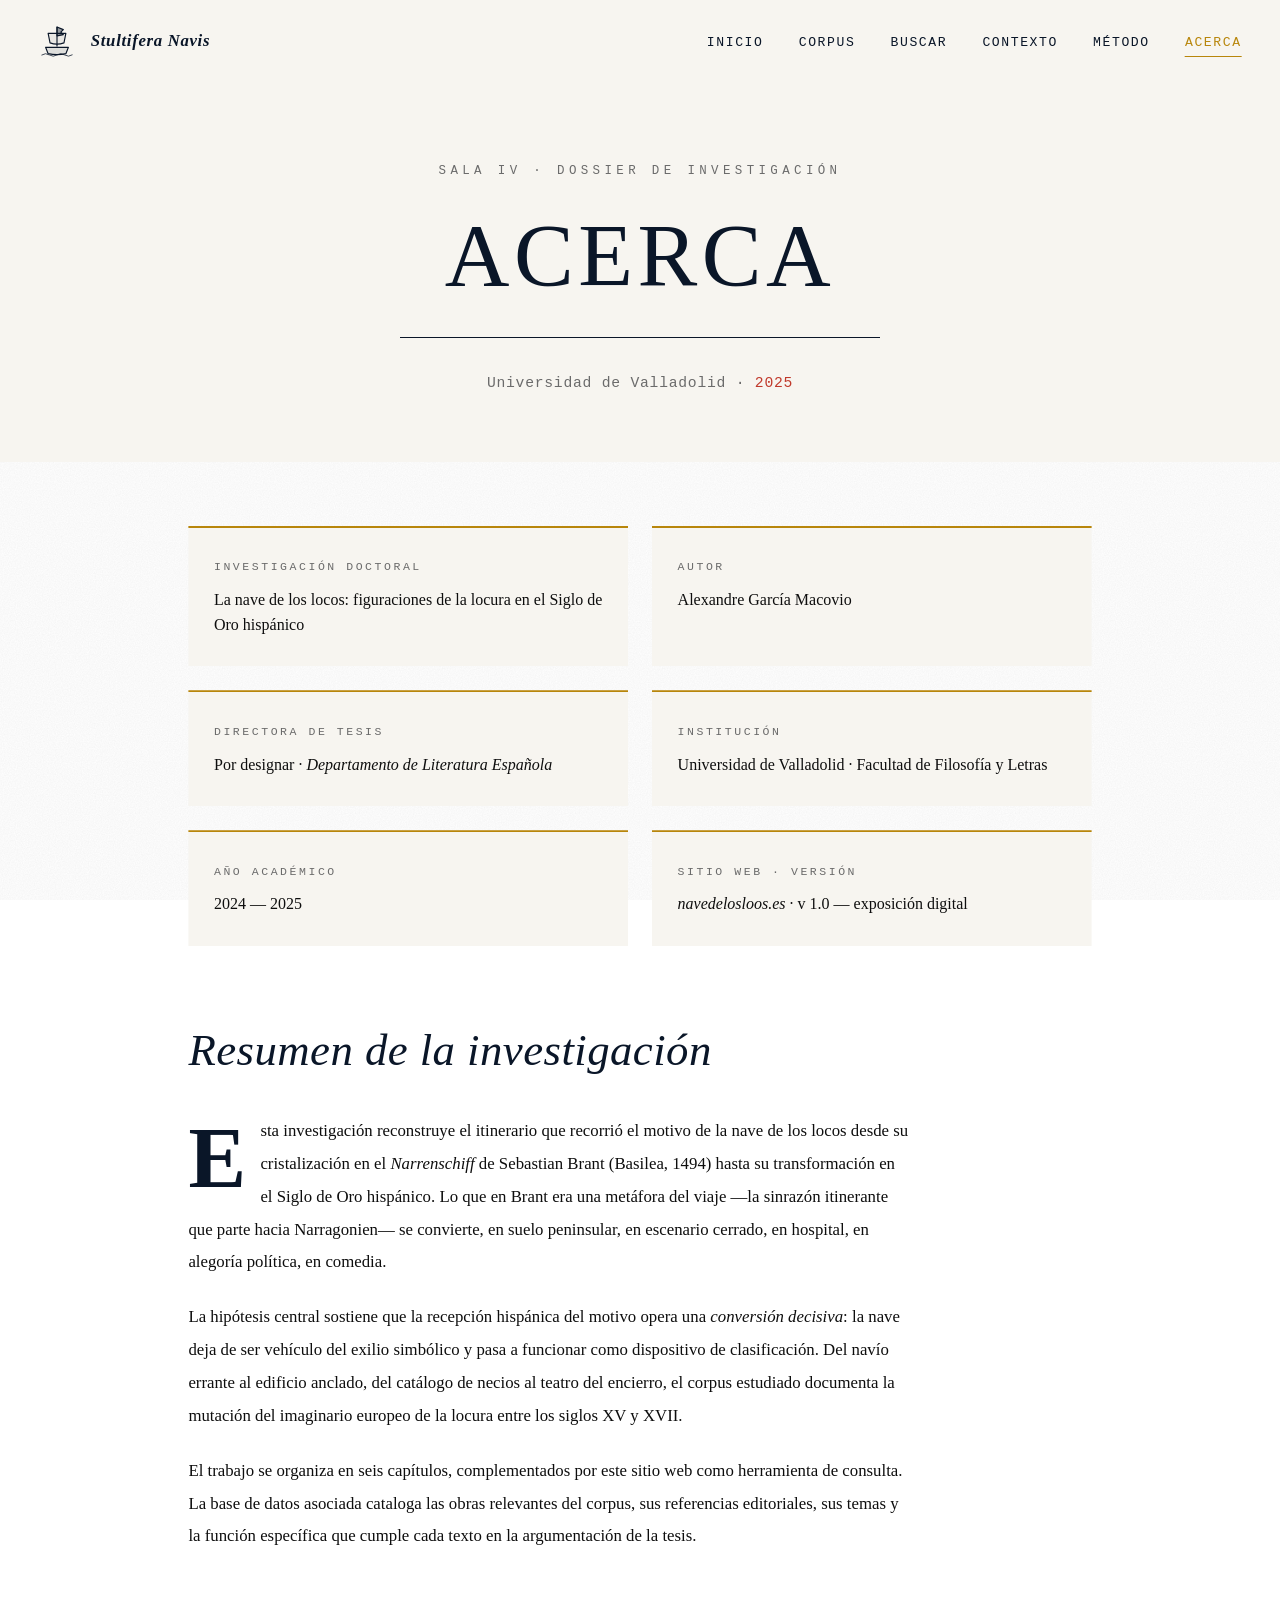
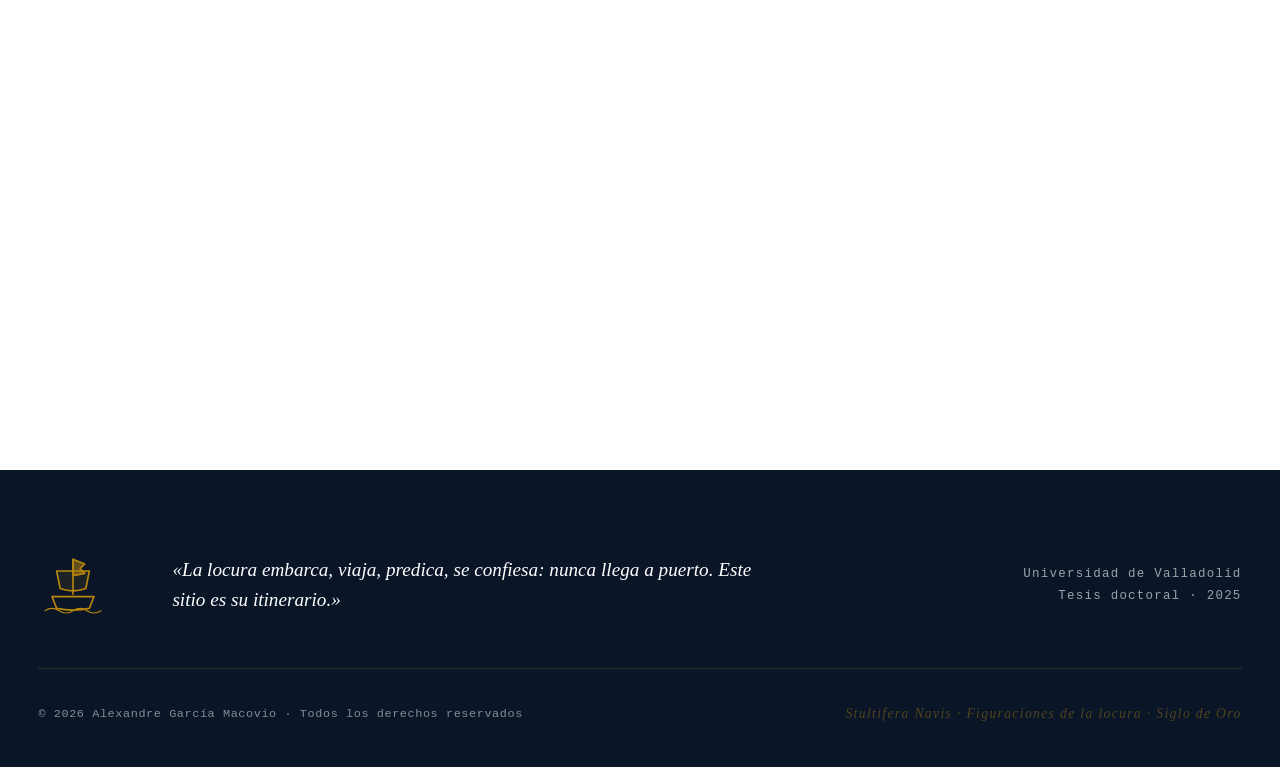
==== commit 4371fb5d: "Add files via upload" ====
--- a/acerca.html
+++ b/acerca.html
@@ -2,6 +2,8 @@
 <html lang="es">
 <head>
   <meta charset="UTF-8">
+  <link rel="icon" type="image/svg+xml" href="favicon.svg">
+  <link rel="alternate icon" href="favicon.svg">
   <meta name="viewport" content="width=device-width, initial-scale=1.0">
   <title>Acerca · La nave de los locos</title>
   <meta name="description" content="Información sobre la investigación: tesis doctoral de Alexandre García Macovio, Universidad de Valladolid, 2025.">
@@ -31,6 +33,7 @@
         <li><a class="navbar__link" href="corpus.html" data-nav="corpus.html">Corpus</a></li>
         <li><a class="navbar__link" href="buscar.html" data-nav="buscar.html">Buscar</a></li>
         <li><a class="navbar__link" href="contexto.html" data-nav="contexto.html">Contexto</a></li>
+        <li><a class="navbar__link" href="metodologia.html" data-nav="metodologia.html">Método</a></li>
         <li><a class="navbar__link" href="acerca.html" data-nav="acerca.html">Acerca</a></li>
       </ul>
       <button class="navbar__hamburguesa" aria-label="Abrir menú">
@@ -44,6 +47,7 @@
     <a class="menu-movil__link" href="corpus.html" data-nav="corpus.html">Corpus</a>
     <a class="menu-movil__link" href="buscar.html" data-nav="buscar.html">Buscar</a>
     <a class="menu-movil__link" href="contexto.html" data-nav="contexto.html">Contexto</a>
+    <a class="menu-movil__link" href="metodologia.html" data-nav="metodologia.html">Método</a>
     <a class="menu-movil__link" href="acerca.html" data-nav="acerca.html">Acerca</a>
   </div>
 
@@ -72,12 +76,12 @@
 
         <div class="ficha-academica">
           <div class="ficha-academica__etiqueta">Directora de tesis</div>
-          <div class="ficha-academica__valor">Dra. Patricia Marín Cepeda</div>
+          <div class="ficha-academica__valor">Por designar · <em>Departamento de Literatura Española</em></div>
         </div>
 
         <div class="ficha-academica">
           <div class="ficha-academica__etiqueta">Institución</div>
-          <div class="ficha-academica__valor">Universidad de Valladolid · GIR LTLESO <em>(Literatura y Teoría Literaria en la España de los Siglos de Oro)</em></div>
+          <div class="ficha-academica__valor">Universidad de Valladolid · Facultad de Filosofía y Letras</div>
         </div>
 
         <div class="ficha-academica">
--- a/css/estilos.css
+++ b/css/estilos.css
@@ -1486,10 +1486,9 @@
   background: var(--blanco);
   border: 2px solid var(--oro);
   border-radius: 50%;
-  margin: 0.4rem auto 1.5rem;
+  margin: 0 auto 2.2rem;
   position: relative;
   z-index: 2;
-  order: 2;
   transition: transform var(--transicion-rapida), background var(--transicion-rapida);
 }
 
@@ -1503,8 +1502,7 @@
   font-size: 0.95rem;
   color: var(--oro);
   letter-spacing: 0.12em;
-  margin-bottom: 0;
-  order: 1;
+  margin-bottom: 0.6rem;
 }
 
 .hito__cuerpo {
@@ -1512,7 +1510,6 @@
   font-size: 0.85rem;
   line-height: 1.6;
   color: var(--gris-editorial);
-  order: 1;
 }
 
 /* ---------- Acerca / Dossier --------------------------------------- */
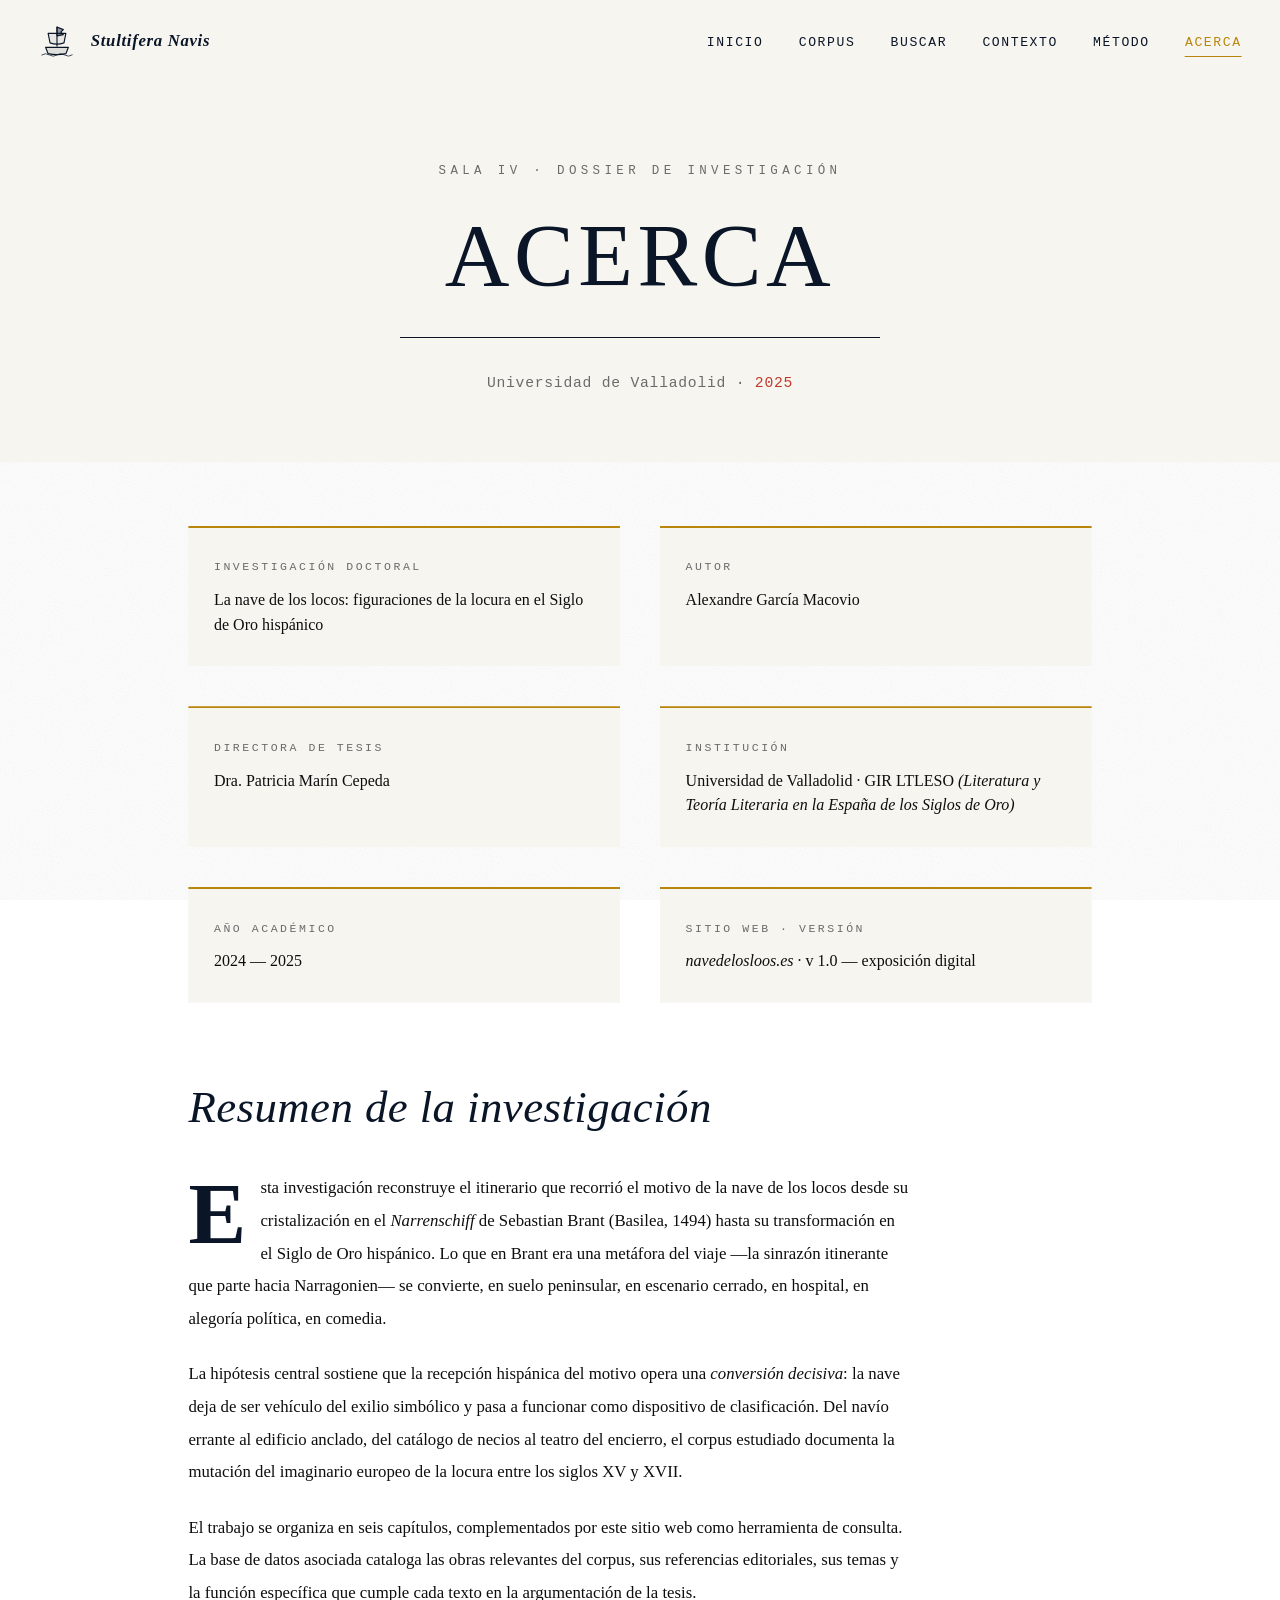
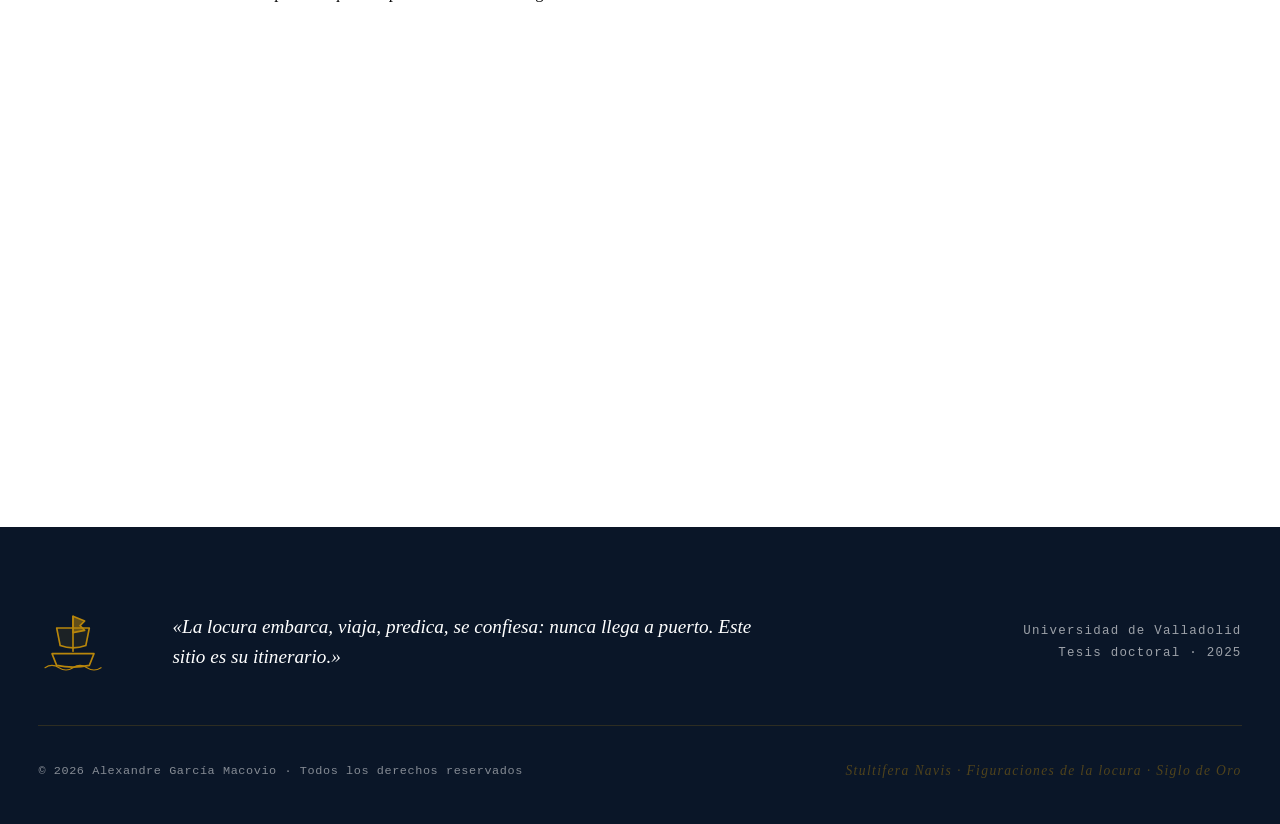
==== commit 875b29be: "Add files via upload" ====
--- a/acerca.html
+++ b/acerca.html
@@ -76,12 +76,12 @@
 
         <div class="ficha-academica">
           <div class="ficha-academica__etiqueta">Directora de tesis</div>
-          <div class="ficha-academica__valor">Por designar · <em>Departamento de Literatura Española</em></div>
+          <div class="ficha-academica__valor">Dra. Patricia Marín Cepeda</div>
         </div>
 
         <div class="ficha-academica">
           <div class="ficha-academica__etiqueta">Institución</div>
-          <div class="ficha-academica__valor">Universidad de Valladolid · Facultad de Filosofía y Letras</div>
+          <div class="ficha-academica__valor">Universidad de Valladolid · GIR LTLESO <em>(Literatura y Teoría Literaria en la España de los Siglos de Oro)</em></div>
         </div>
 
         <div class="ficha-academica">
--- a/css/estilos.css
+++ b/css/estilos.css
@@ -343,7 +343,7 @@
 }
 
 .seccion {
-  padding: 6rem 0;
+  padding: 9rem 0;
 }
 
 .seccion--marfil {
@@ -358,6 +358,7 @@
   text-align: center;
   margin-bottom: 4rem;
 }
+/* (margin-bottom 4rem confirmado para mejora 2.5) */
 
 .titulo-seccion__etiqueta {
   font-family: var(--mono);
@@ -404,7 +405,7 @@
   width: 100%;
   display: grid;
   grid-template-columns: 1.1fr 0.9fr;
-  gap: 4rem;
+  gap: 6rem;
   align-items: center;
 }
 
@@ -596,7 +597,8 @@
 .tres-ideas {
   display: grid;
   grid-template-columns: repeat(3, 1fr);
-  gap: 3rem;
+  gap: 3.5rem;
+  padding: 2rem 0;
 }
 
 .idea {
@@ -656,7 +658,7 @@
 .acceso {
   display: grid;
   grid-template-columns: repeat(3, 1fr);
-  gap: 2rem;
+  gap: 3rem;
 }
 
 .acceso__tarjeta {
@@ -1486,7 +1488,7 @@
   background: var(--blanco);
   border: 2px solid var(--oro);
   border-radius: 50%;
-  margin: 0 auto 2.2rem;
+  margin: 1.5rem auto;
   position: relative;
   z-index: 2;
   transition: transform var(--transicion-rapida), background var(--transicion-rapida);
@@ -1499,10 +1501,10 @@
 
 .hito__fecha {
   font-family: var(--mono);
-  font-size: 0.95rem;
-  color: var(--oro);
-  letter-spacing: 0.12em;
-  margin-bottom: 0.6rem;
+  font-size: 1.1rem;
+  color: var(--bermellon);
+  letter-spacing: 0.05em;
+  margin-bottom: 0.5rem;
 }
 
 .hito__cuerpo {
@@ -1522,7 +1524,7 @@
 .fichas-academicas {
   display: grid;
   grid-template-columns: repeat(2, 1fr);
-  gap: 1.5rem;
+  gap: 2.5rem;
   margin-bottom: 5rem;
 }
 
@@ -1848,3 +1850,172 @@
   font-size: 0.85rem;
   letter-spacing: 0.1em;
 }
+
+/* =====================================================================
+   AÑADIDOS · Mejoras 3 y 4
+   (Botón "Copiar enlace permanente" · Página de metodología · Tabla editorial)
+   ===================================================================== */
+
+/* ---------- Botón copiar enlace ----------------------------------- */
+.copiar-enlace {
+  display: inline-flex;
+  align-items: center;
+  gap: 0.55rem;
+  margin-top: 1.2rem;
+  padding: 0.4rem 0;
+  font-family: var(--mono);
+  font-size: 0.75rem;
+  letter-spacing: 0.1em;
+  color: var(--gris-editorial);
+  background: none;
+  border: none;
+  cursor: pointer;
+  transition: color var(--transicion-rapida);
+}
+
+.copiar-enlace:hover,
+.copiar-enlace:focus-visible {
+  color: var(--oro);
+  outline: none;
+}
+
+.copiar-enlace.copiado {
+  color: var(--oro);
+}
+
+.copiar-enlace__icono {
+  font-family: var(--mono);
+  font-size: 0.95rem;
+  line-height: 1;
+}
+
+.copiar-enlace--resultado {
+  margin-top: 0.6rem;
+}
+
+/* ---------- Página de metodología --------------------------------- */
+.metodologia {
+  max-width: 920px;
+  margin: 0 auto;
+  padding: 4rem 2.4rem 8rem;
+}
+
+.metodologia__seccion {
+  margin-bottom: 5rem;
+}
+
+.metodologia__seccion:last-of-type {
+  margin-bottom: 3rem;
+}
+
+.metodologia__numero {
+  font-family: var(--mono);
+  font-size: 0.78rem;
+  letter-spacing: 0.3em;
+  text-transform: uppercase;
+  color: var(--oro);
+  margin-bottom: 1rem;
+}
+
+.metodologia__titulo {
+  font-family: var(--serif-titular);
+  font-style: italic;
+  font-weight: 300;
+  font-size: clamp(1.8rem, 3.2vw, 2.6rem);
+  color: var(--abismo);
+  line-height: 1.15;
+  margin-bottom: 2rem;
+}
+
+.metodologia__cuerpo p {
+  font-family: var(--serif-cuerpo);
+  font-size: 1.02rem;
+  line-height: 1.95;
+  margin-bottom: 1.3rem;
+  max-width: 740px;
+  color: var(--tinta);
+}
+
+.metodologia__cuerpo em {
+  font-style: italic;
+}
+
+.metodologia__cuerpo .descriptores {
+  font-family: var(--mono);
+  font-size: 0.88rem;
+  color: var(--abismo);
+  letter-spacing: 0.02em;
+  line-height: 1.9;
+  background: var(--marfil);
+  padding: 1.2rem 1.6rem;
+  border-left: 3px solid var(--oro);
+  margin-top: 1rem;
+  max-width: 740px;
+}
+
+.metodologia__cierre {
+  margin-top: 3rem;
+  display: flex;
+  align-items: center;
+  gap: 1.5rem;
+  flex-wrap: wrap;
+}
+
+/* ---------- Tabla editorial --------------------------------------- */
+.tabla-fichas {
+  width: 100%;
+  border-collapse: collapse;
+  margin: 1.5rem 0 0;
+  font-family: var(--serif-cuerpo);
+}
+
+.tabla-fichas thead th {
+  font-family: var(--mono);
+  font-size: 0.72rem;
+  letter-spacing: 0.22em;
+  text-transform: uppercase;
+  color: var(--oro);
+  text-align: left;
+  padding: 0.9rem 1.2rem 0.9rem 0;
+  border-bottom: 1.5px solid var(--abismo);
+  font-weight: 500;
+}
+
+.tabla-fichas tbody td {
+  padding: 1rem 1.2rem 1rem 0;
+  border-bottom: 1px solid var(--gris-borde);
+  vertical-align: top;
+  line-height: 1.7;
+}
+
+.tabla-fichas tbody td:first-child {
+  font-family: var(--mono);
+  font-size: 0.85rem;
+  color: var(--abismo);
+  white-space: nowrap;
+  width: 32%;
+  padding-right: 2rem;
+}
+
+.tabla-fichas tbody td:last-child {
+  font-size: 0.96rem;
+  color: var(--tinta);
+  padding-right: 0;
+}
+
+.tabla-fichas tbody tr:last-child td {
+  border-bottom: none;
+}
+
+@media (max-width: 768px) {
+  .metodologia {
+    padding: 3rem 1.4rem 6rem;
+  }
+  .tabla-fichas tbody td:first-child {
+    width: 40%;
+    font-size: 0.78rem;
+  }
+  .tabla-fichas tbody td:last-child {
+    font-size: 0.9rem;
+  }
+}
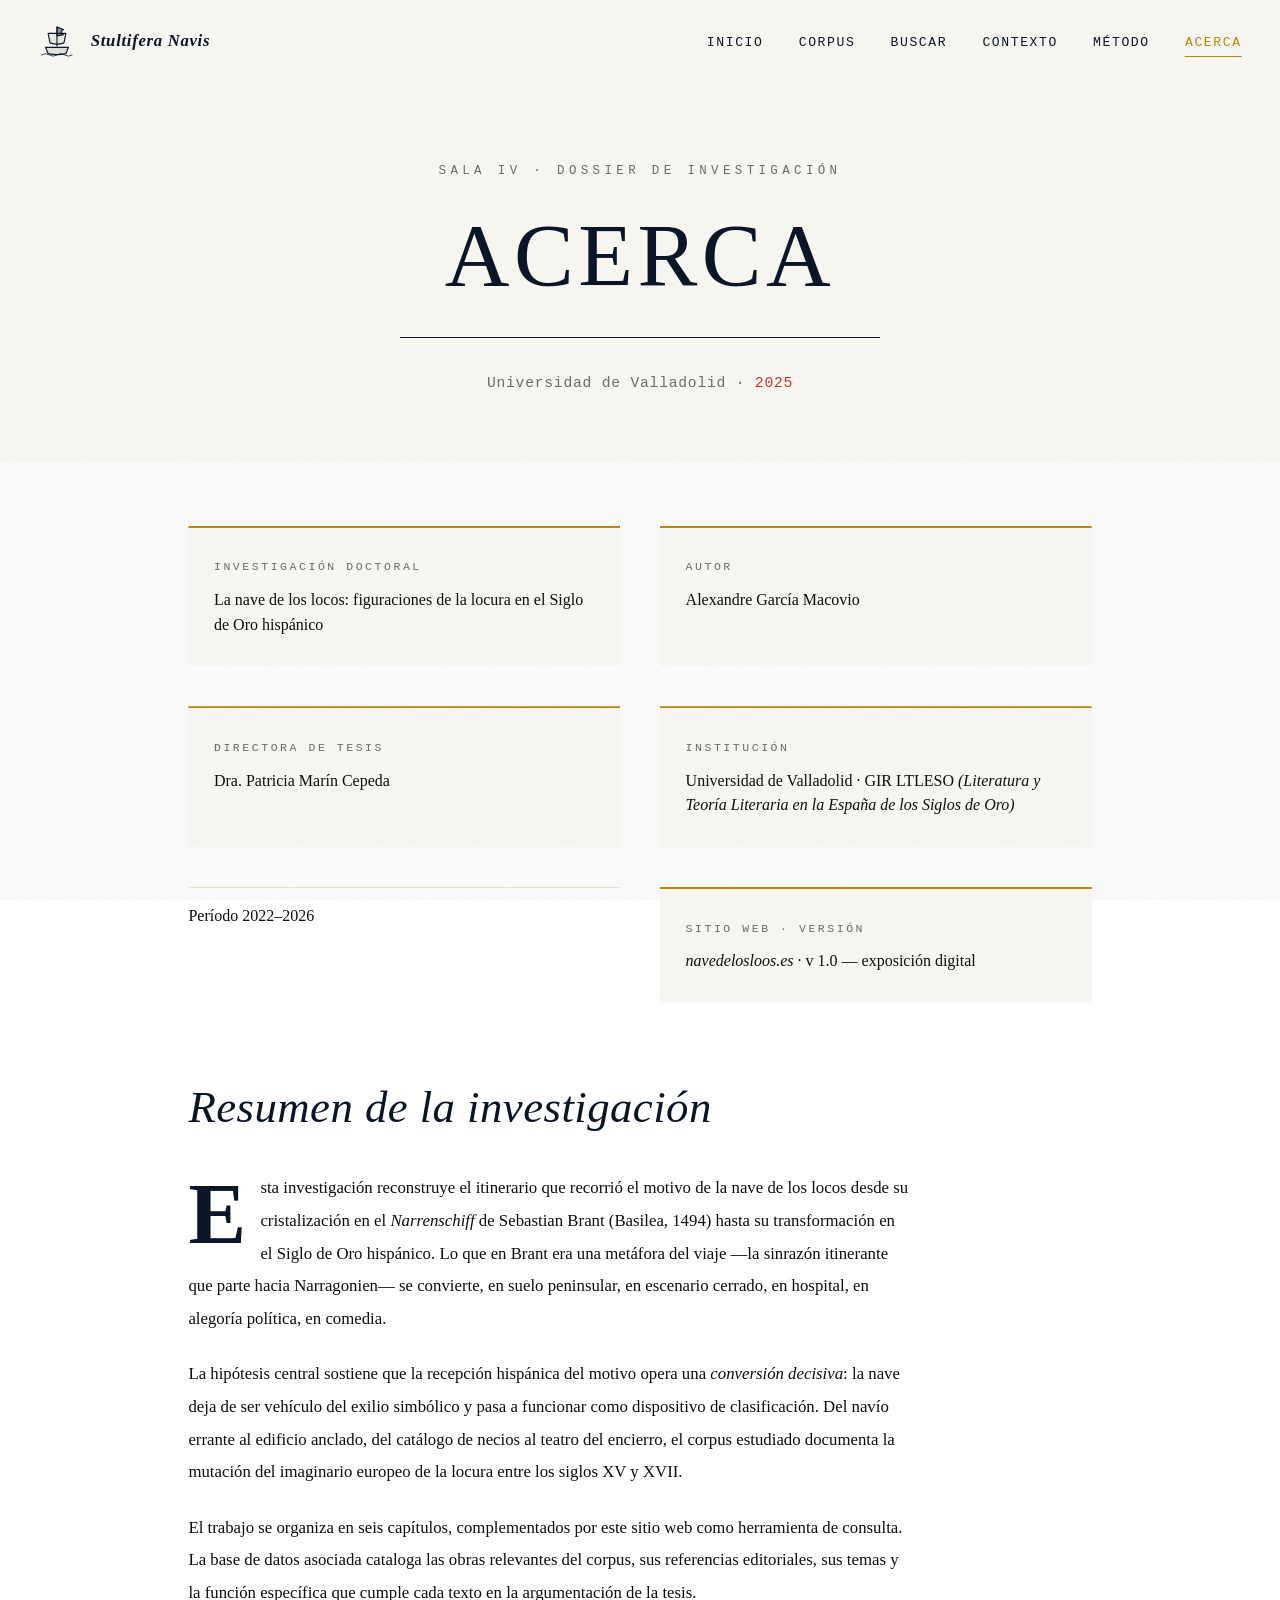
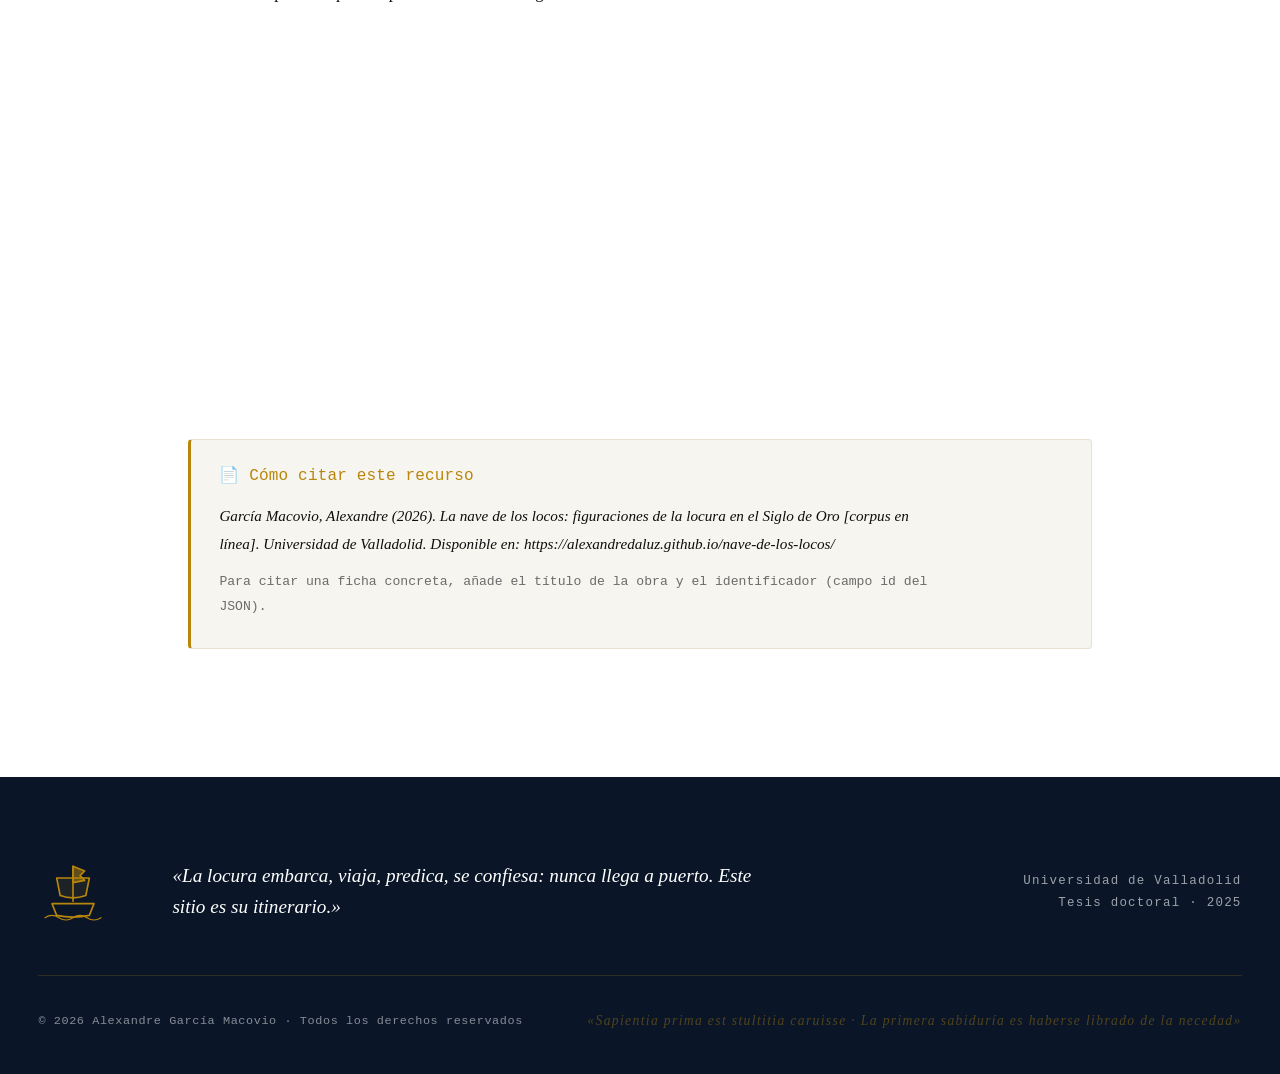
==== commit f78ebe4e: "Add files via upload" ====
--- a/acerca.html
+++ b/acerca.html
@@ -84,9 +84,9 @@
           <div class="ficha-academica__valor">Universidad de Valladolid · GIR LTLESO <em>(Literatura y Teoría Literaria en la España de los Siglos de Oro)</em></div>
         </div>
 
-        <div class="ficha-academica">
-          <div class="ficha-academica__etiqueta">Año académico</div>
-          <div class="ficha-academica__valor">2024 — 2025</div>
+        <div class="ficha-dato">
+          <span class="ficha-dato-et">Período</span>
+          <span class="ficha-dato-val">2022–2026</span>
         </div>
 
         <div class="ficha-academica">
@@ -137,6 +137,16 @@
         </p>
       </div>
 
+      <div style="margin-top:2.5rem;background:var(--color-fondo-tarjeta, #f7f5f0);border:1px solid var(--color-borde, #e8e0d0);border-left:3px solid var(--oro, #b8860b);border-radius:4px;padding:1.75rem;">
+        <h3 style="color:var(--oro, #b8860b);font-size:1rem;margin-bottom:1rem;font-family:var(--mono);">&#128196; Cómo citar este recurso</h3>
+        <p style="font-family:var(--serif-titular);font-style:italic;color:var(--negro, #0e0e0e);line-height:1.85;font-size:.95rem;">
+          García Macovio, Alexandre (2026). <em>La nave de los locos: figuraciones de la locura en el Siglo de Oro</em> [corpus en línea]. Universidad de Valladolid. Disponible en: https://alexandredaluz.github.io/nave-de-los-locos/
+        </p>
+        <p style="margin-top:.75rem;color:var(--gris-editorial, #6b6b6b);font-size:.82rem;font-family:var(--mono);">
+          Para citar una ficha concreta, añade el título de la obra y el identificador (campo id del JSON).
+        </p>
+      </div>
+
     </section>
 
   </main>
@@ -158,7 +168,7 @@
     </div>
     <div class="footer__inferior">
       <div class="footer__copy">© <span data-anio>2025</span> Alexandre García Macovio · Todos los derechos reservados</div>
-      <div class="footer__latin"><em>Stultifera Navis · Figuraciones de la locura · Siglo de Oro</em></div>
+      <div class="footer__latin"><em>«Sapientia prima est stultitia caruisse · La primera sabiduría es haberse librado de la necedad»</em></div>
     </div>
   </footer>
 
--- a/css/estilos.css
+++ b/css/estilos.css
@@ -1488,7 +1488,7 @@
   background: var(--blanco);
   border: 2px solid var(--oro);
   border-radius: 50%;
-  margin: 1.5rem auto;
+  margin: 0 auto 2.2rem;
   position: relative;
   z-index: 2;
   transition: transform var(--transicion-rapida), background var(--transicion-rapida);
@@ -1502,7 +1502,7 @@
 .hito__fecha {
   font-family: var(--mono);
   font-size: 1.1rem;
-  color: var(--bermellon);
+  color: var(--oro);
   letter-spacing: 0.05em;
   margin-bottom: 0.5rem;
 }
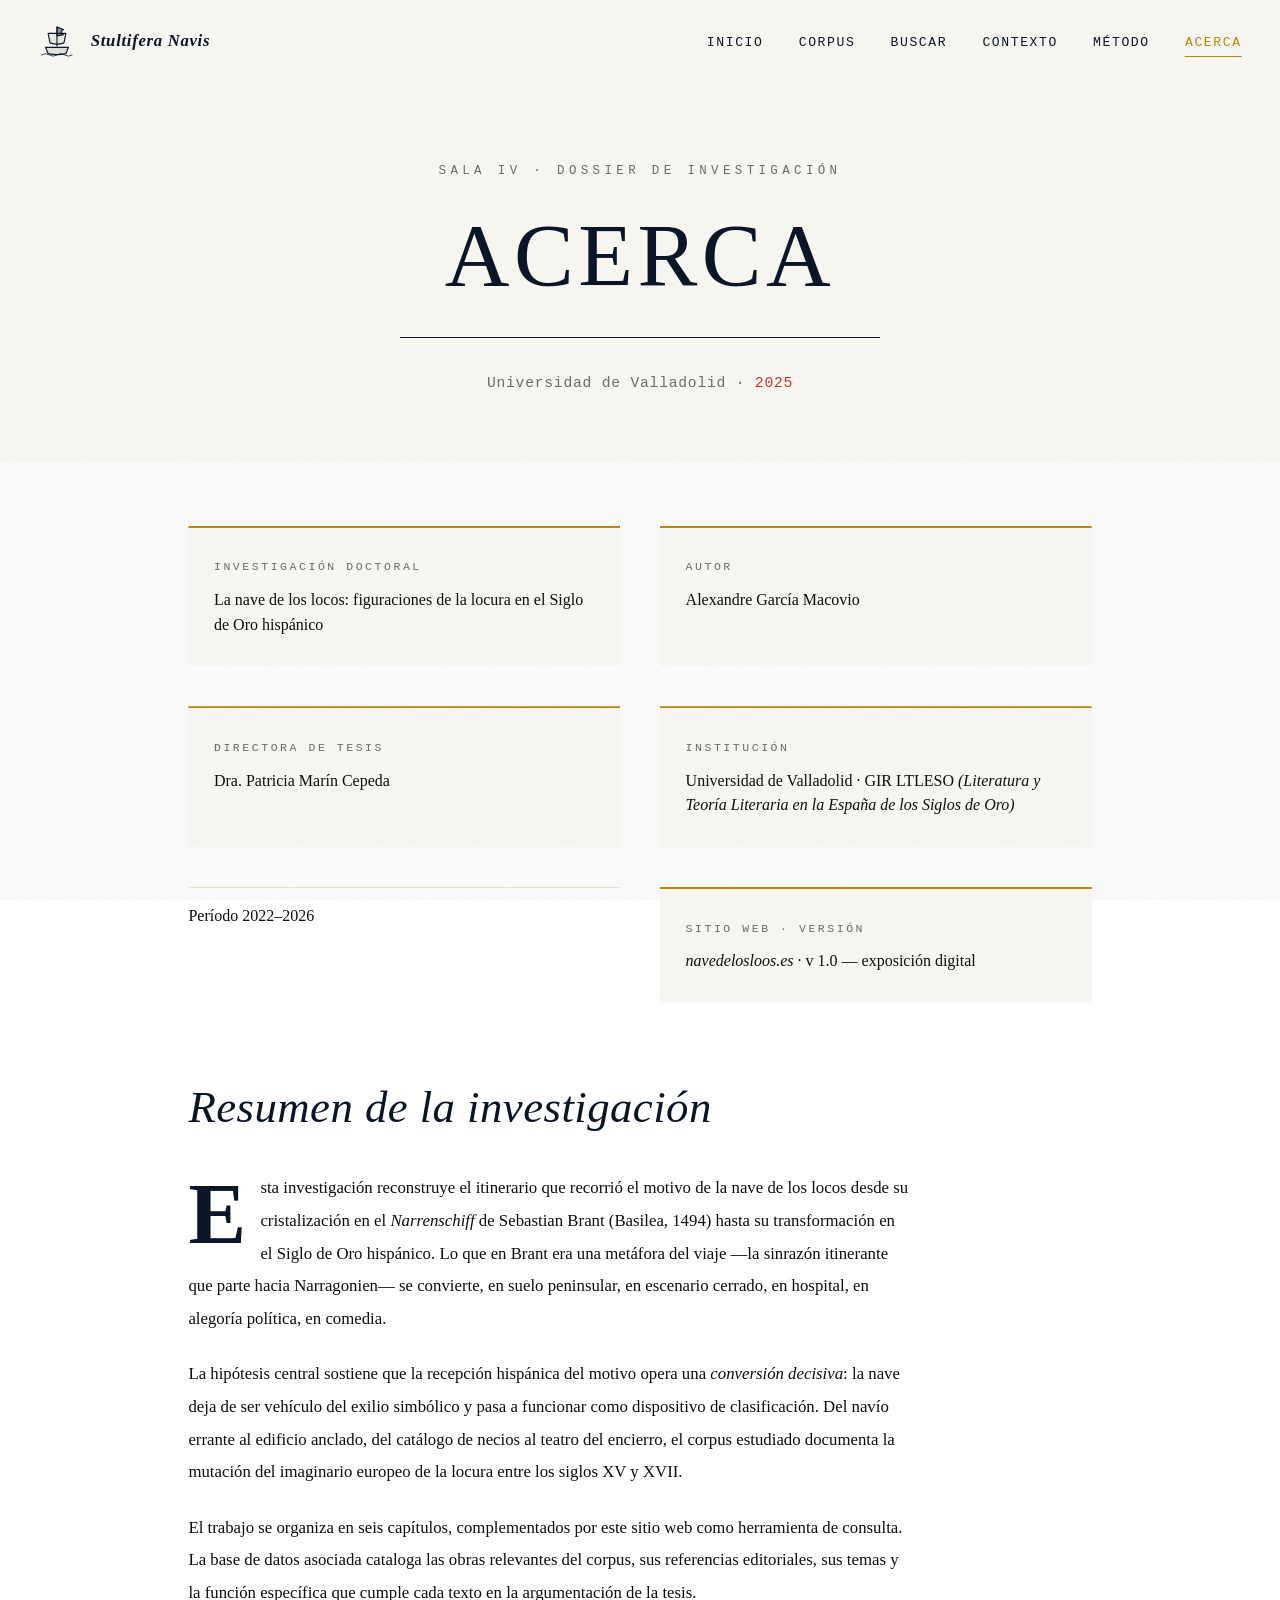
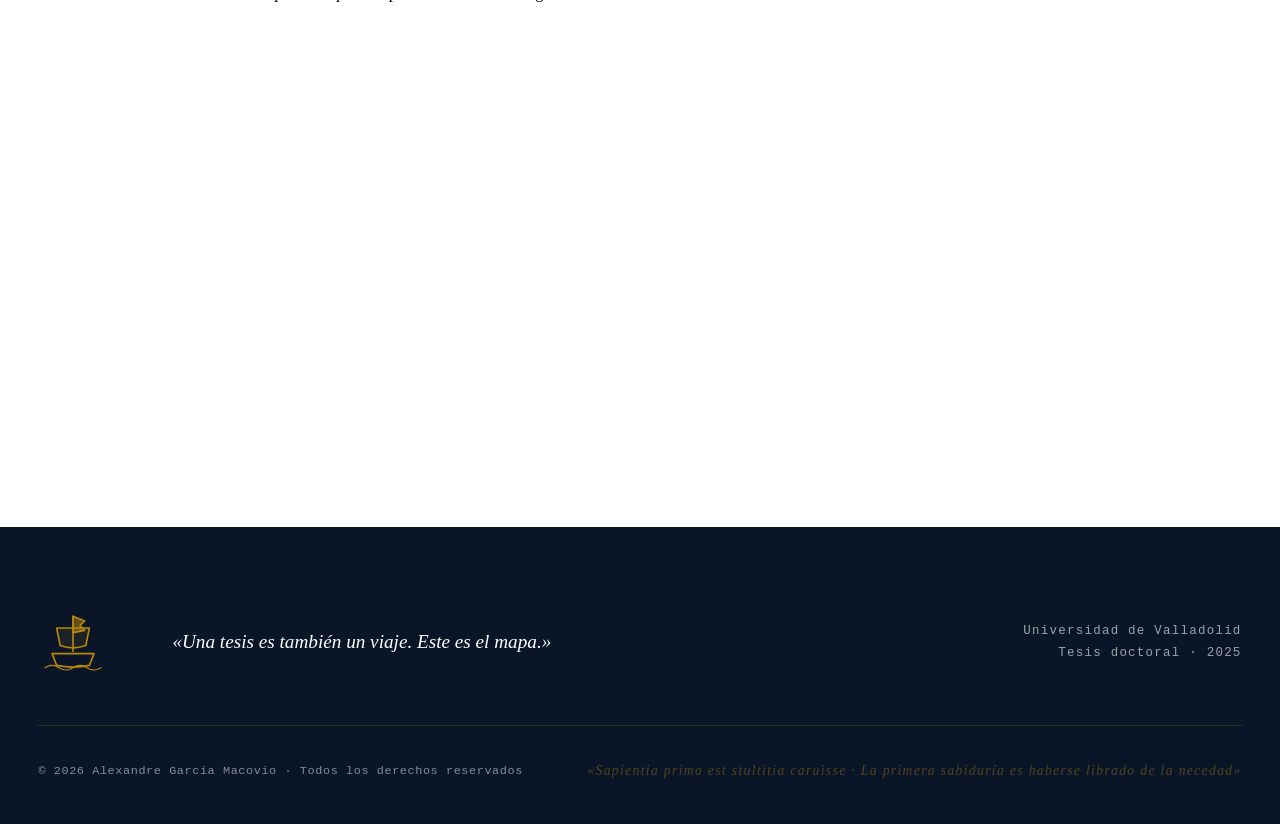
==== commit fc626f81: "Add files via upload" ====
--- a/acerca.html
+++ b/acerca.html
@@ -128,22 +128,12 @@
       </article>
 
       <!-- Placa institucional -->
-      <div class="placa-institucional cortina">
+      <div class="placa-institucional cortina" style="margin-bottom: 3rem; padding: 2.5rem;">
         <div class="placa-institucional__etiqueta">Cita académica</div>
         <p class="placa-institucional__cita">
           «García Macovio, Alexandre (2025). <em>La nave de los locos: figuraciones de la
           locura en el Siglo de Oro hispánico</em>. Tesis doctoral. Universidad de
           Valladolid.»
-        </p>
-      </div>
-
-      <div style="margin-top:2.5rem;background:var(--color-fondo-tarjeta, #f7f5f0);border:1px solid var(--color-borde, #e8e0d0);border-left:3px solid var(--oro, #b8860b);border-radius:4px;padding:1.75rem;">
-        <h3 style="color:var(--oro, #b8860b);font-size:1rem;margin-bottom:1rem;font-family:var(--mono);">&#128196; Cómo citar este recurso</h3>
-        <p style="font-family:var(--serif-titular);font-style:italic;color:var(--negro, #0e0e0e);line-height:1.85;font-size:.95rem;">
-          García Macovio, Alexandre (2026). <em>La nave de los locos: figuraciones de la locura en el Siglo de Oro</em> [corpus en línea]. Universidad de Valladolid. Disponible en: https://alexandredaluz.github.io/nave-de-los-locos/
-        </p>
-        <p style="margin-top:.75rem;color:var(--gris-editorial, #6b6b6b);font-size:.82rem;font-family:var(--mono);">
-          Para citar una ficha concreta, añade el título de la obra y el identificador (campo id del JSON).
         </p>
       </div>
 
@@ -160,7 +150,7 @@
         <path d="M 12 40 L 48 40 L 44 50 Q 30 53 16 50 Z"/>
         <path d="M 6 52 Q 12 48 18 52 T 30 52 T 42 52 T 54 52" stroke-width="1"/>
       </svg>
-      <p class="footer__cita">«La locura embarca, viaja, predica, se confiesa: nunca llega a puerto. Este sitio es su itinerario.»</p>
+      <p class="footer__cita">«Una tesis es también un viaje. Este es el mapa.»</p>
       <div class="footer__meta">
         <div>Universidad de Valladolid</div>
         <div>Tesis doctoral · 2025</div>
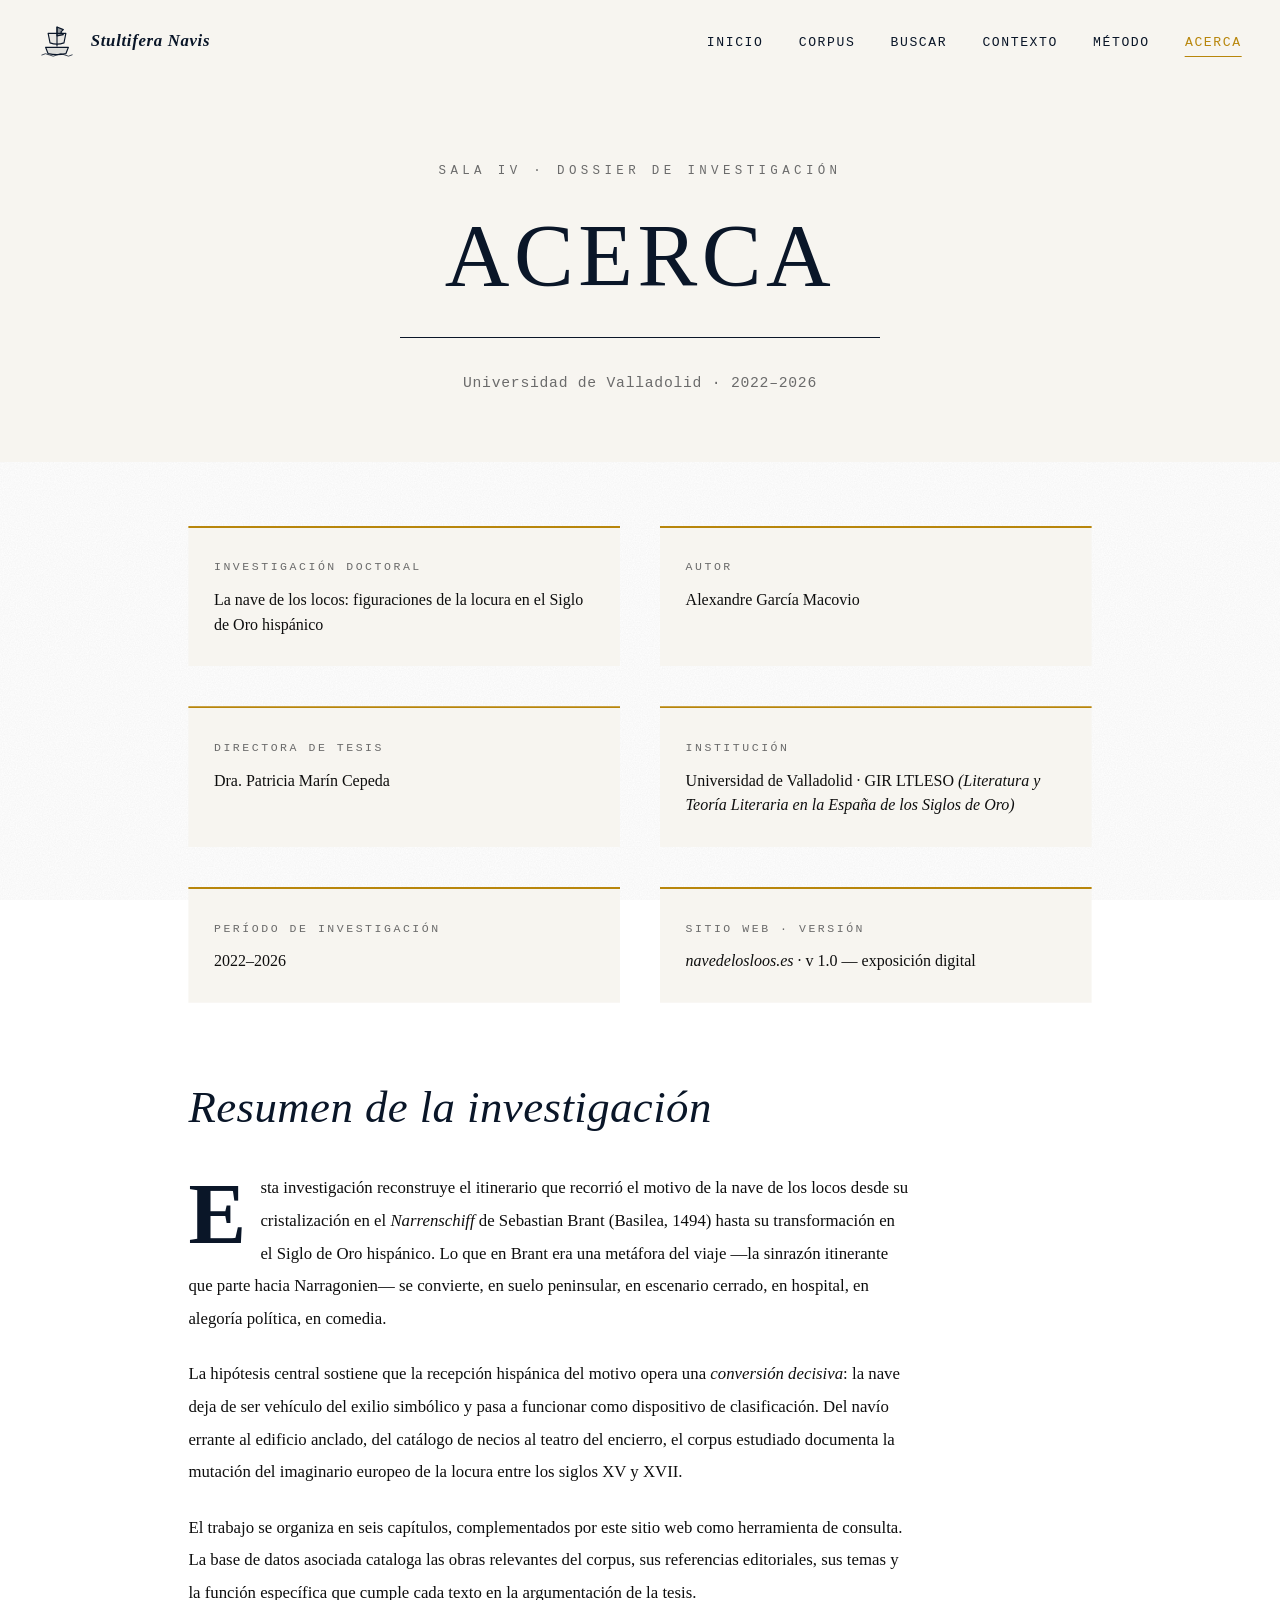
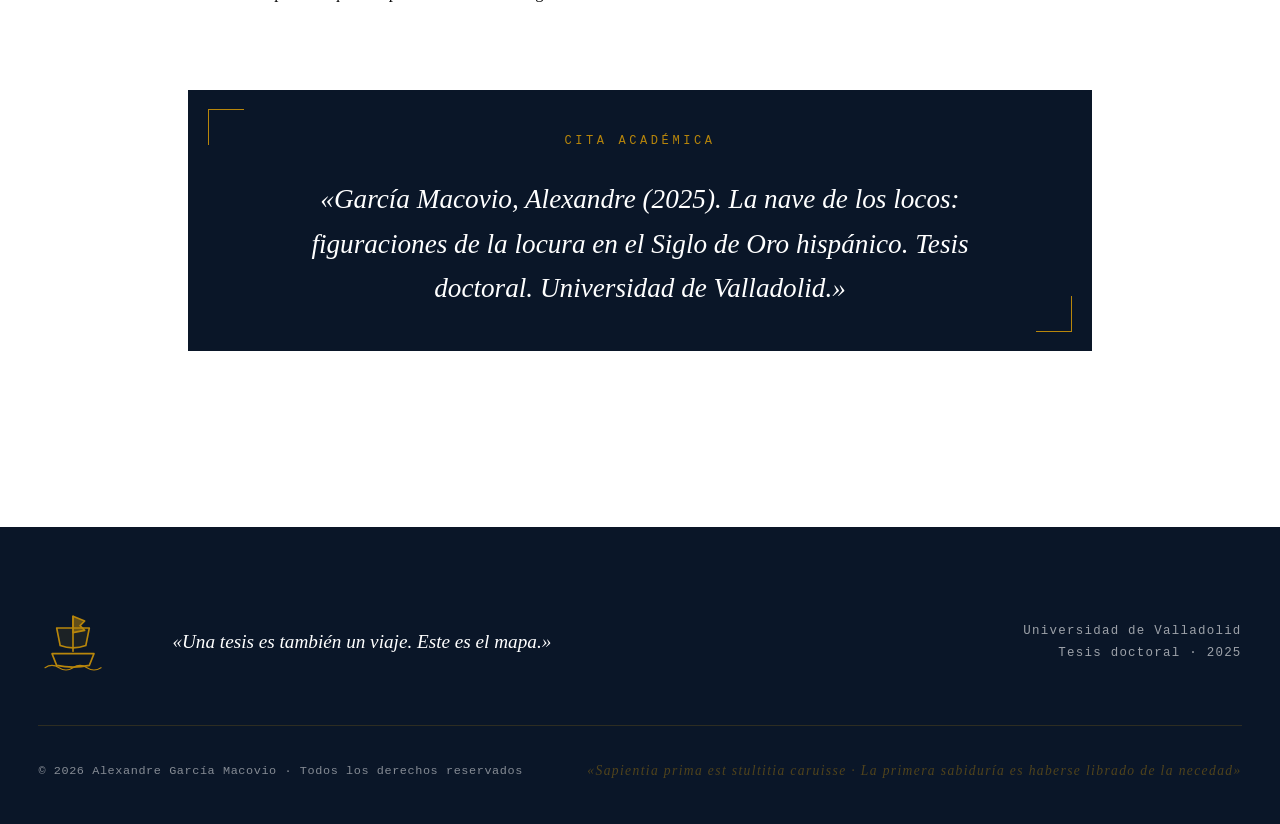
==== commit 48b48da9: "Add files via upload" ====
--- a/acerca.html
+++ b/acerca.html
@@ -57,7 +57,7 @@
       <div class="cabecera-pagina__etiqueta">Sala IV · Dossier de investigación</div>
       <h1 class="cabecera-pagina__titulo cortina">Acerca</h1>
       <div class="cabecera-pagina__separador"></div>
-      <div class="cabecera-pagina__meta">Universidad de Valladolid · <strong>2025</strong></div>
+      <div class="cabecera-pagina__meta">Universidad de Valladolid · 2022–2026</div>
     </header>
 
     <section class="dossier">
@@ -84,9 +84,9 @@
           <div class="ficha-academica__valor">Universidad de Valladolid · GIR LTLESO <em>(Literatura y Teoría Literaria en la España de los Siglos de Oro)</em></div>
         </div>
 
-        <div class="ficha-dato">
-          <span class="ficha-dato-et">Período</span>
-          <span class="ficha-dato-val">2022–2026</span>
+        <div class="ficha-academica">
+          <div class="ficha-academica__etiqueta">Período de investigación</div>
+          <div class="ficha-academica__valor">2022–2026</div>
         </div>
 
         <div class="ficha-academica">
@@ -128,7 +128,7 @@
       </article>
 
       <!-- Placa institucional -->
-      <div class="placa-institucional cortina" style="margin-bottom: 3rem; padding: 2.5rem;">
+      <div class="placa-institucional" style="margin-bottom: 3rem; padding: 2.5rem;">
         <div class="placa-institucional__etiqueta">Cita académica</div>
         <p class="placa-institucional__cita">
           «García Macovio, Alexandre (2025). <em>La nave de los locos: figuraciones de la
